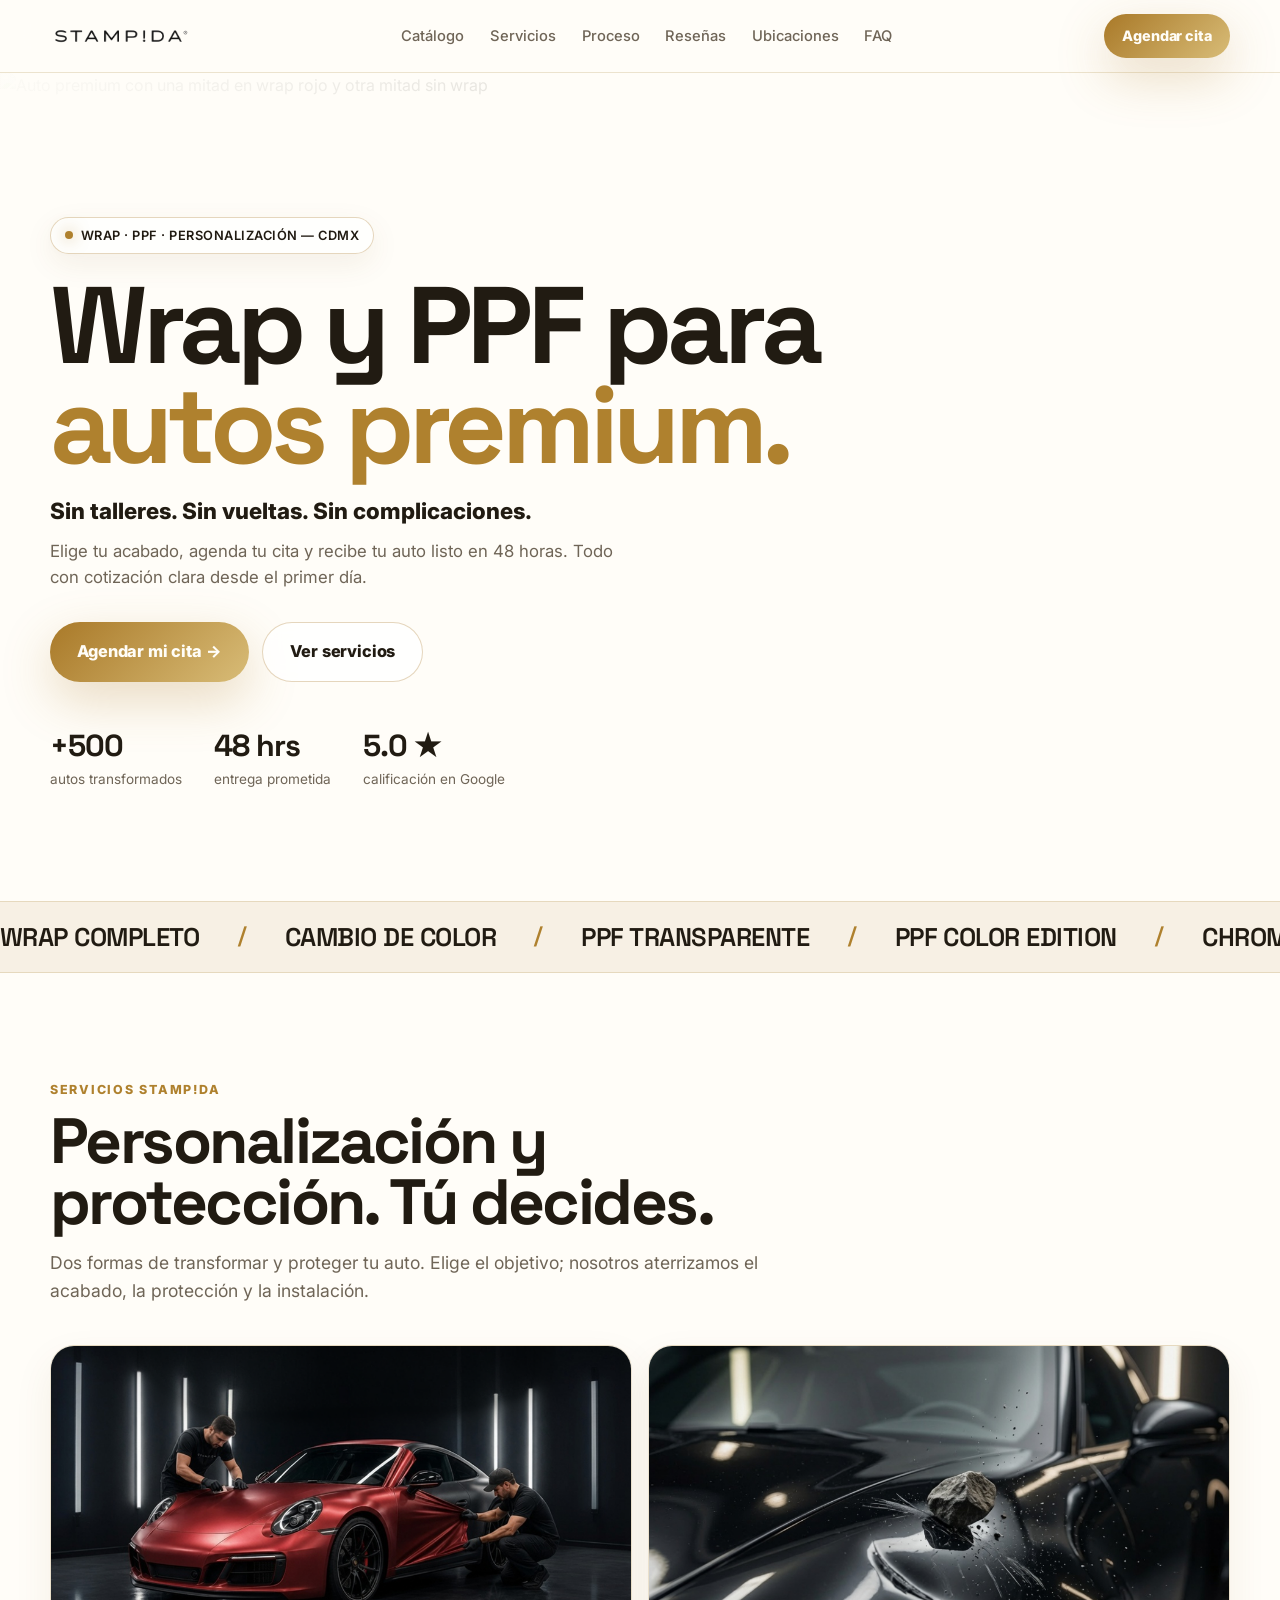
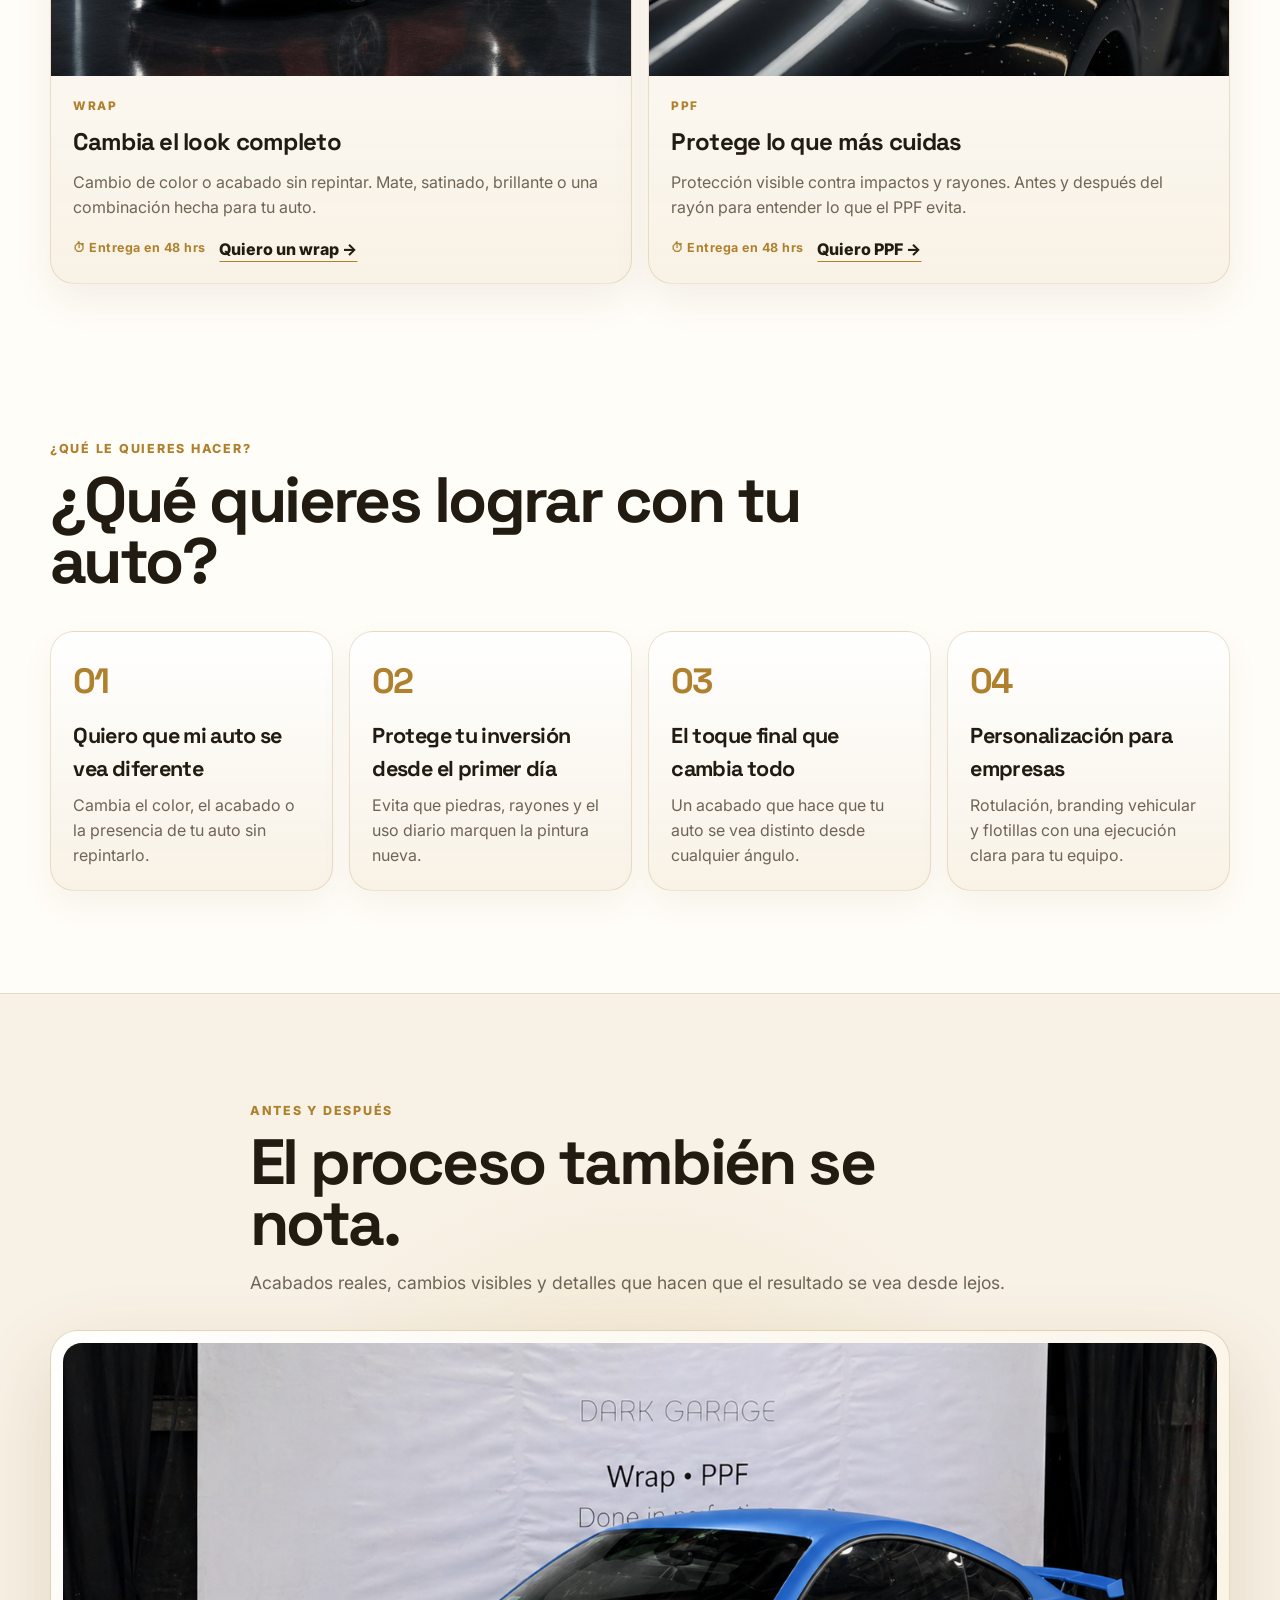
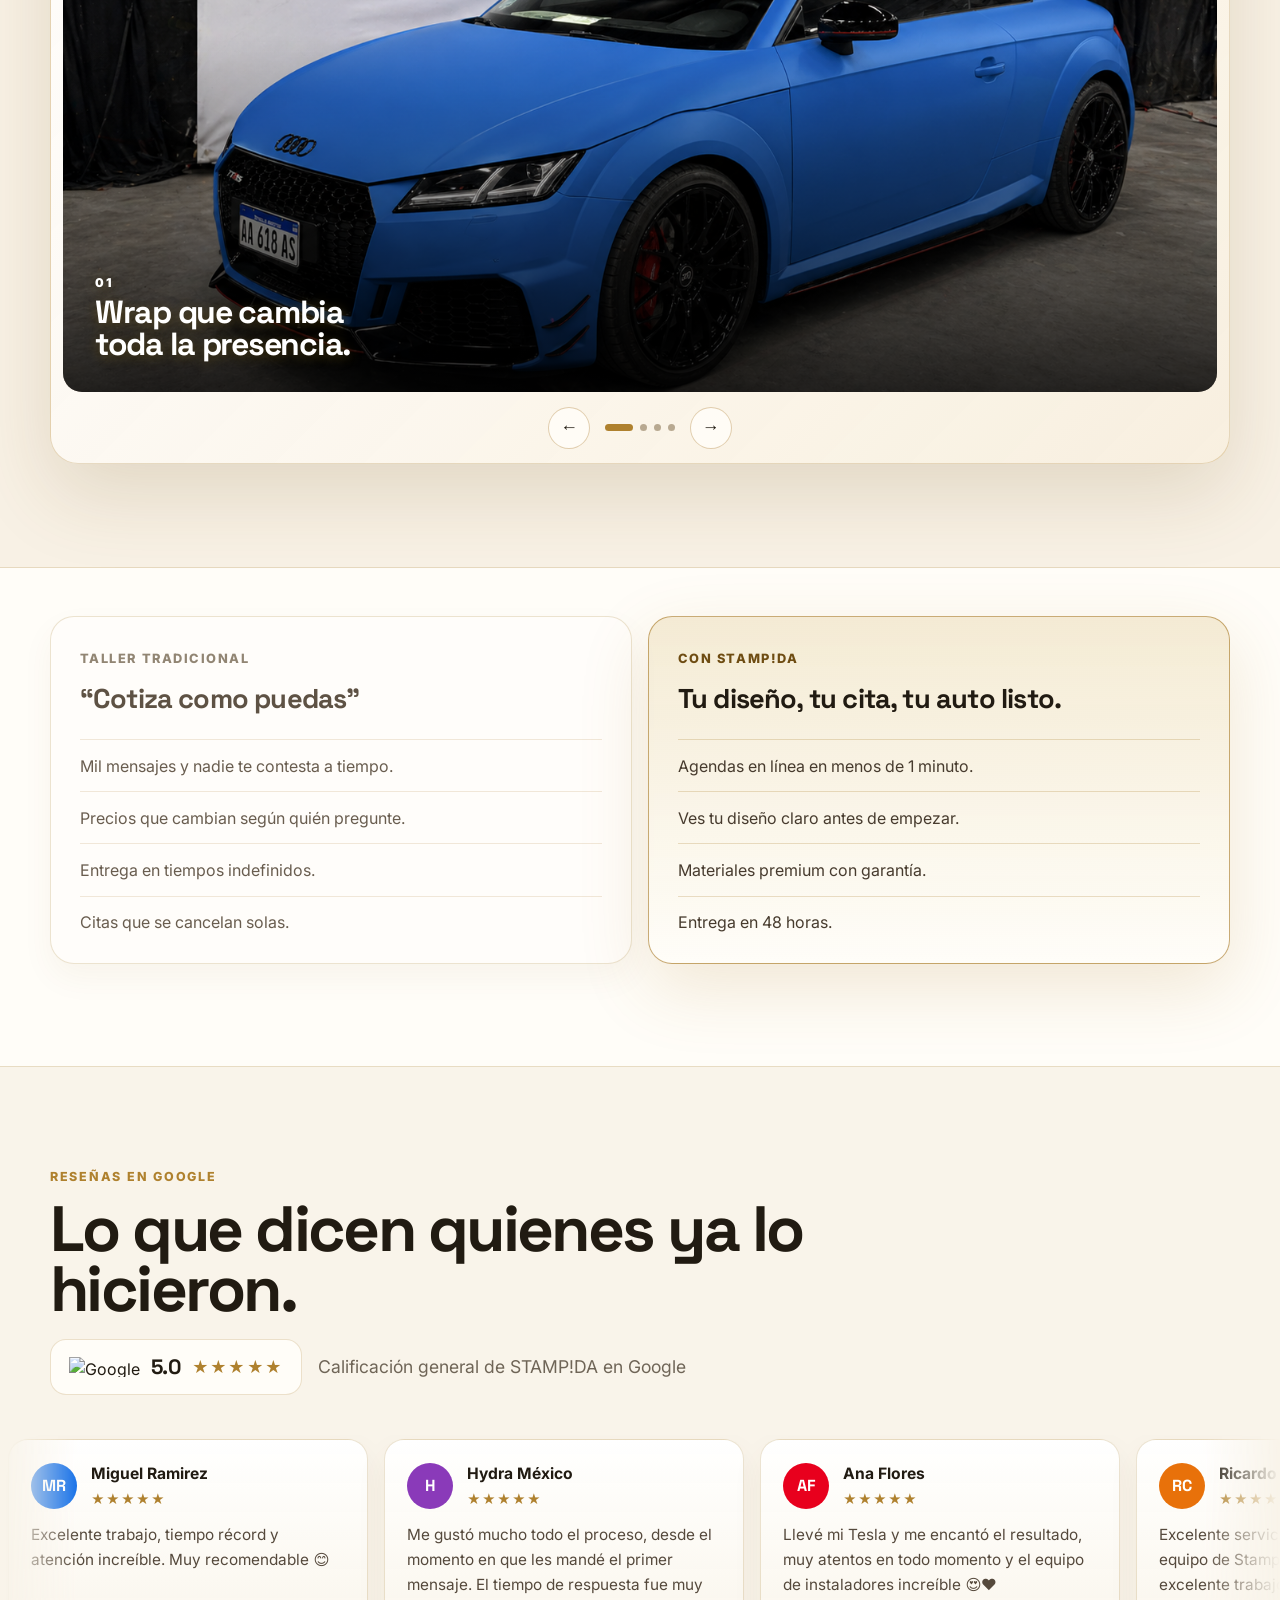
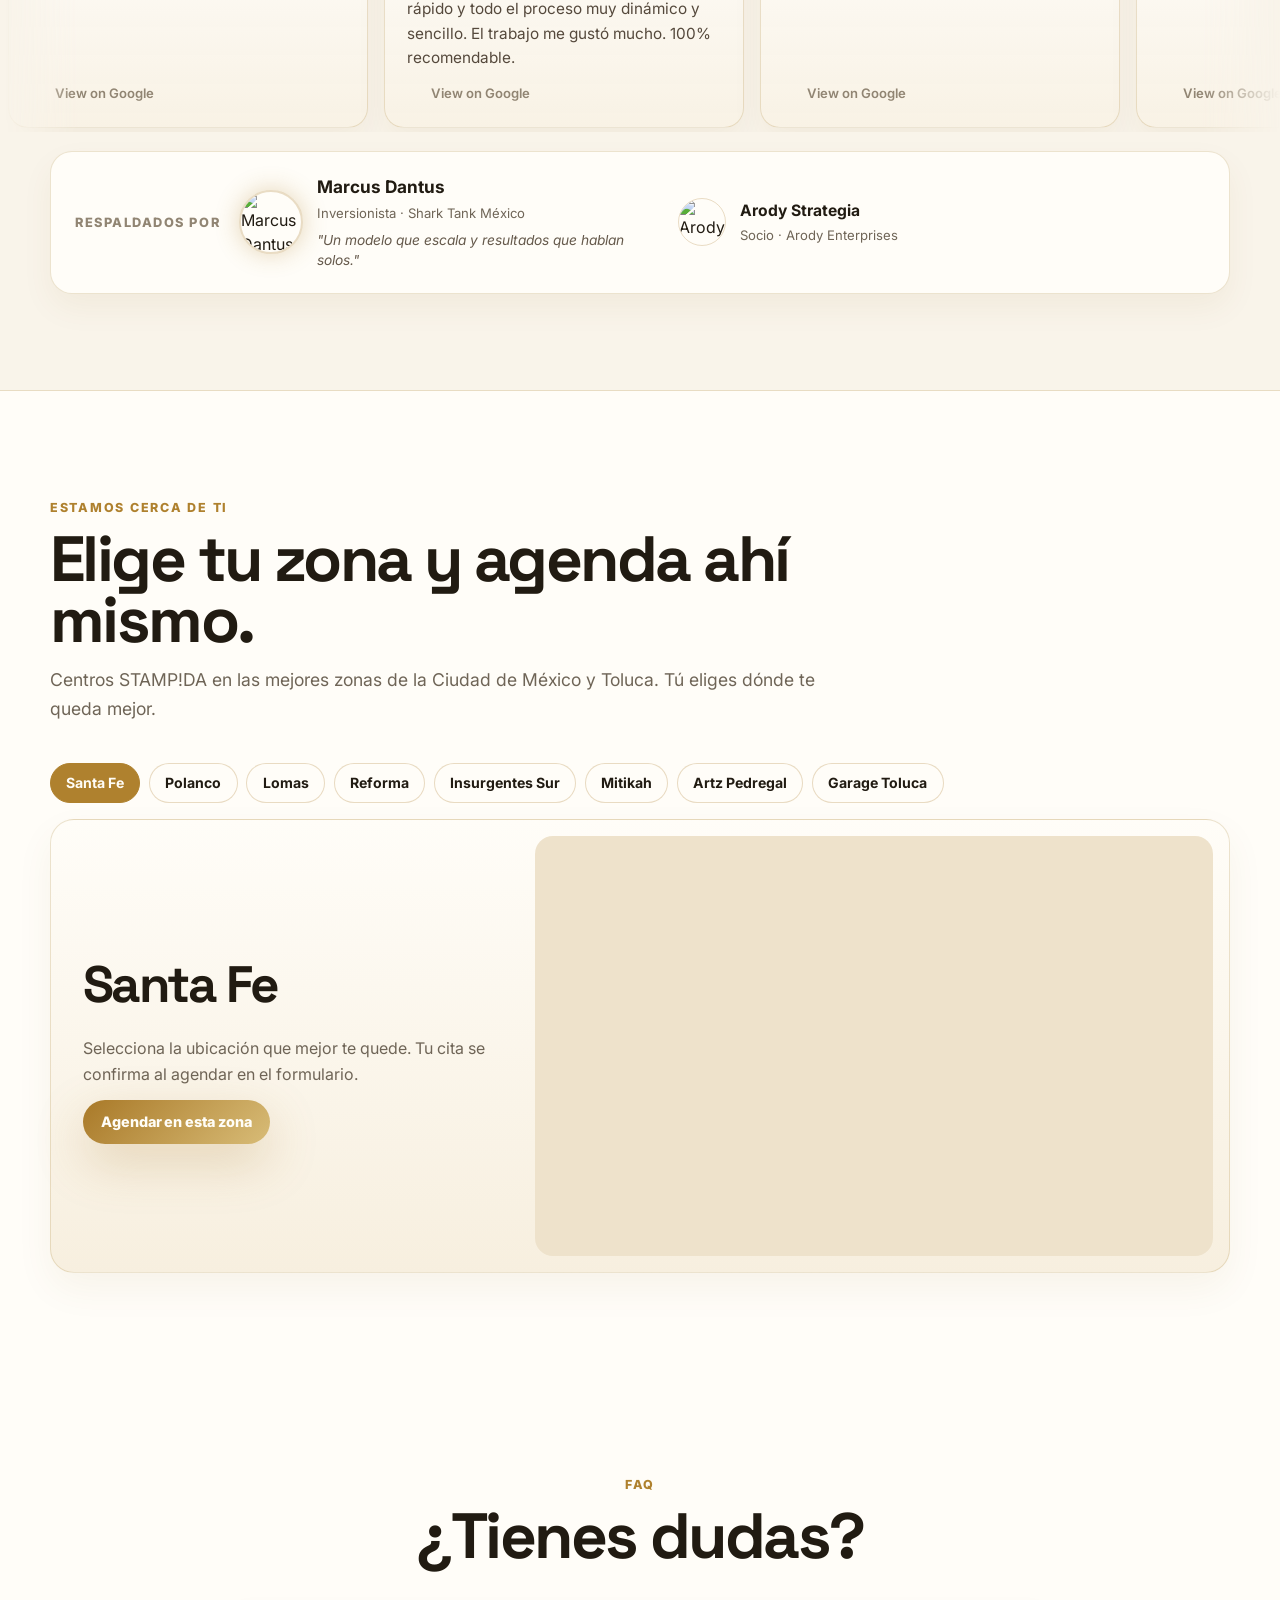
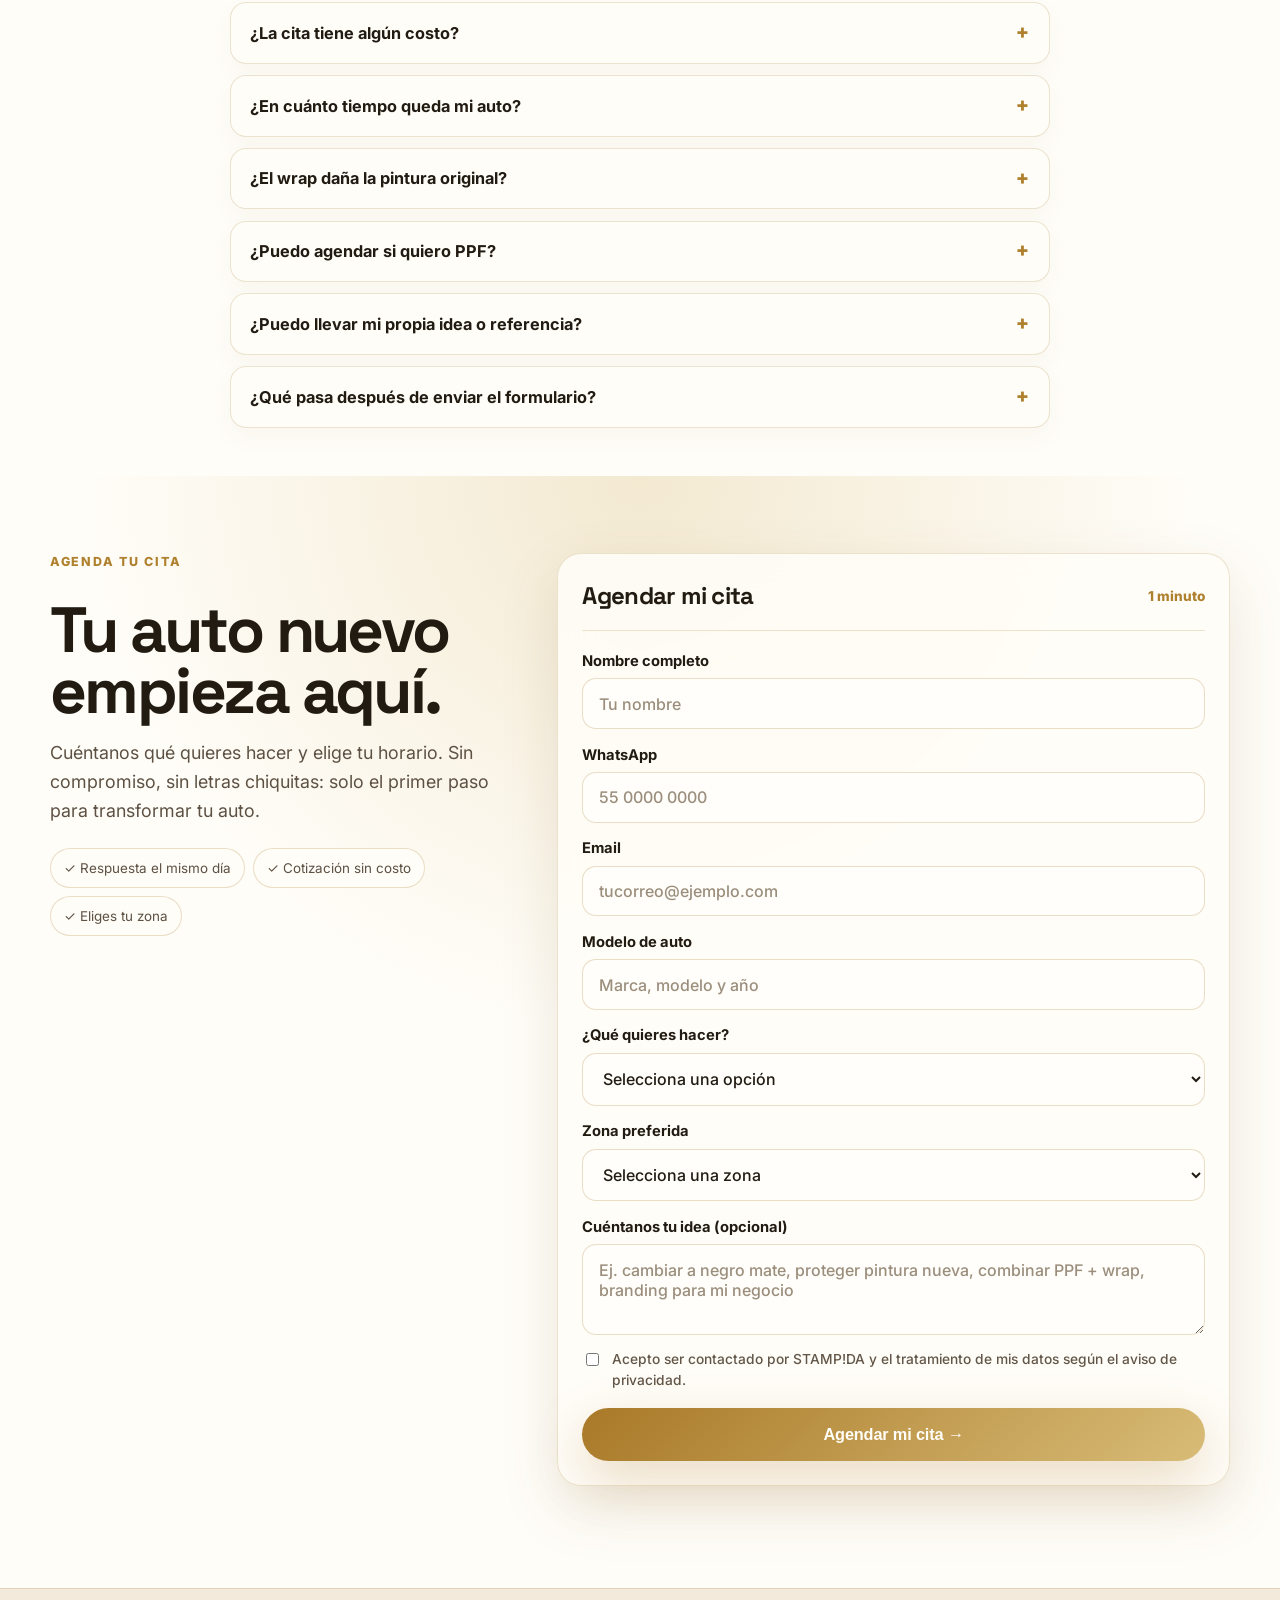
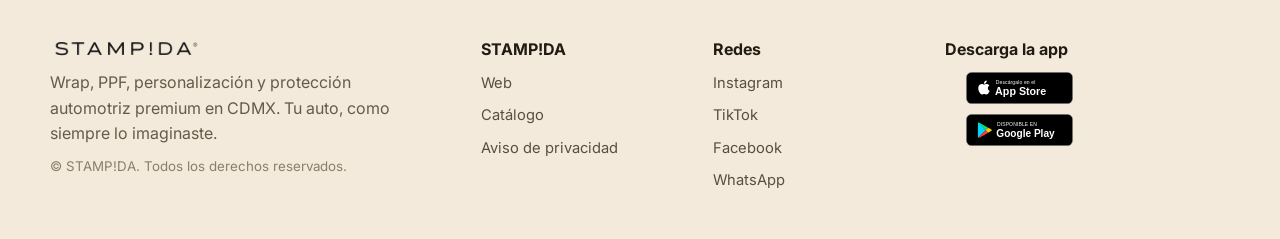
==== index.html @ bd130806 "first commit" ====
<!DOCTYPE html>
<html lang="es-MX">
<head>
  <meta charset="utf-8">
  <meta name="viewport" content="width=device-width, initial-scale=1, viewport-fit=cover">
  <title>STAMP!DA — Wrap, PPF y personalización premium · Agenda tu cita</title>
  <meta name="description" content="Dale a tu auto el cambio que todos van a notar. Wrap, protección PPF y personalización premium en CDMX. Elige tu diseño y agenda tu cita en minutos.">
  <link rel="icon" href="assets/favicon.svg">
  <link rel="preconnect" href="https://fonts.googleapis.com">
  <link rel="preconnect" href="https://fonts.gstatic.com" crossorigin>
  <link rel="stylesheet" href="css/styles.css">
</head>
<body data-page="landing">

  <!-- ===== HEADER ===== -->
  <header class="header">
    <nav class="nav container">
      <a class="nav__logo" href="#top"><img src="assets/logo-stampida.png" alt="STAMP!DA"></a>
      <div class="nav__links">
        <a href="#catalogo">Catálogo</a>
        <a href="#casos">Servicios</a>
        <a href="#proceso">Proceso</a>
        <a href="#testimonios">Reseñas</a>
        <a href="#ubicaciones">Ubicaciones</a>
        <a href="#faq">FAQ</a>
      </div>
      <a class="btn btn--primary btn--sm" href="#agenda">Agendar cita</a>
    </nav>
  </header>

  <!-- ===== HERO ===== -->
  <section id="top" class="hero hero--image">
    <img class="hero__image" src="assets/video_antes_despues.gif" alt="Auto premium con una mitad en wrap rojo y otra mitad sin wrap">
    <div class="hero__overlay hero__overlay--h"></div>
    <div class="hero__overlay hero__overlay--v"></div>
    <div class="hero__inner">
      <span class="badge"><span class="badge__dot"></span> WRAP · PPF · PERSONALIZACIÓN — CDMX</span>
      <h1 class="hero__title">Wrap y PPF para <em>autos premium.</em></h1>
      <p class="hero__sub hero__sub--strong">Sin talleres. Sin vueltas. Sin complicaciones.</p>
      <p class="hero__sub hero__sub--secondary">Elige tu acabado, agenda tu cita y recibe tu auto listo en 48 horas. Todo con cotización clara desde el primer día.</p>
      <div class="cta-row">
        <a class="btn btn--primary btn--md" href="#agenda">Agendar mi cita →</a>
        <a class="btn btn--ghost btn--md" href="#catalogo">Ver servicios</a>
      </div>
      <div class="stats">
        <div><div class="stat__n">+500</div><div class="stat__l">autos transformados</div></div>
        <div><div class="stat__n">48 hrs</div><div class="stat__l">entrega prometida</div></div>
        <div><div class="stat__n">5.0 ★</div><div class="stat__l">calificación en Google</div></div>
      </div>
    </div>
  </section>

  <!-- ===== MARQUEE ===== -->
  <div class="marquee">
    <div class="marquee__track">
      <span>Wrap completo</span><span class="sep">/</span>
      <span>Cambio de color</span><span class="sep">/</span>
      <span>PPF transparente</span><span class="sep">/</span>
      <span>PPF Color Edition</span><span class="sep">/</span>
      <span>Chrome Delete</span><span class="sep">/</span>
      <span>Rines y Calipers</span><span class="sep">/</span>
      <span>Wrap completo</span><span class="sep">/</span>
      <span>Cambio de color</span><span class="sep">/</span>
      <span>PPF transparente</span><span class="sep">/</span>
      <span>PPF Color Edition</span><span class="sep">/</span>
      <span>Chrome Delete</span><span class="sep">/</span>
      <span>Rines y Calipers</span><span class="sep">/</span>
    </div>
  </div>

  <!-- ===== CATÁLOGO ===== -->
<section id="catalogo" class="section">
  <div class="section-head">
    <span class="eyebrow">Servicios STAMP!DA</span>
    <h2 class="h2">Personalización y protección. Tú decides.</h2>
    <p class="lead">Dos formas de transformar y proteger tu auto. Elige el objetivo; nosotros aterrizamos el acabado, la protección y la instalación.</p>
  </div>

  <div class="cards cards--two">
    <article class="card card--equal">
      <div class="card__media">
        <img src="assets/wrap-acabado.png" alt="Técnicos aplicando wrap rojo satinado a un auto premium" loading="lazy">
      </div>
      <div class="card__body card__body--equal">
        <span class="card__kicker">Wrap</span>
        <h3 class="card__title">Cambia el look completo</h3>
        <p class="card__text">Cambio de color o acabado sin repintar. Mate, satinado, brillante o una combinación hecha para tu auto.</p>
        <div class="card__footer">
          <span class="card__time">⏱ Entrega en 48 hrs</span>
          <a class="card__link" href="#agenda">Quiero un wrap →</a>
        </div>
      </div>
    </article>

    <article class="card card--equal">
      <div class="card__media">
        <img src="assets/proteccion_3.png" alt="Impacto de piedra para comunicar la protección del PPF" loading="lazy">
      </div>
      <div class="card__body card__body--equal">
        <span class="card__kicker">PPF</span>
        <h3 class="card__title">Protege lo que más cuidas</h3>
        <p class="card__text">Protección visible contra impactos y rayones. Antes y después del rayón para entender lo que el PPF evita.</p>
        <div class="card__footer">
          <span class="card__time">⏱ Entrega en 48 hrs</span>
          <a class="card__link" href="#agenda">Quiero PPF →</a>
        </div>
      </div>
    </article>
  </div>
</section>

  <!-- ===== CASOS DE USO ===== -->
  <section id="casos" class="section section--tight">
    <div class="section-head">
      <span class="eyebrow">¿Qué le quieres hacer?</span>
      <h2 class="h2">¿Qué quieres lograr con tu auto?</h2>
    </div>
    <div class="uses">
      <article class="use">
        <b class="use__n">01</b>
        <h3 class="use__title">Quiero que mi auto se vea diferente</h3>
        <p class="use__text">Cambia el color, el acabado o la presencia de tu auto sin repintarlo.</p>
      </article>
      <article class="use">
        <b class="use__n">02</b>
        <h3 class="use__title">Protege tu inversión desde el primer día</h3>
        <p class="use__text">Evita que piedras, rayones y el uso diario marquen la pintura nueva.</p>
      </article>
      <article class="use">
        <b class="use__n">03</b>
        <h3 class="use__title">El toque final que cambia todo</h3>
        <p class="use__text">Un acabado que hace que tu auto se vea distinto desde cualquier ángulo.</p>
      </article>
      <article class="use">
        <b class="use__n">04</b>
        <h3 class="use__title">Personalización para empresas</h3>
        <p class="use__text">Rotulación, branding vehicular y flotillas con una ejecución clara para tu equipo.</p>
      </article>
    </div>
  </section>

  <!-- ===== ANTES Y DESPUÉS ===== -->
  <section id="proceso" class="showcase">
    <div class="section-head container">
      <span class="eyebrow">Antes y después</span>
      <h2 class="h2">El proceso también se nota.</h2>
      <p class="lead">Acabados reales, cambios visibles y detalles que hacen que el resultado se vea desde lejos.</p>
    </div>
    <div class="showcase__shell container">
      <div class="showcase__viewport" id="showcaseViewport">
        <article class="showcase__slide is-active">
          <img src="assets/audi-azul.jpg" alt="Audi azul con wrap terminado" loading="lazy">
          <div class="showcase__caption"><span>01</span><strong>Wrap que cambia toda la presencia.</strong></div>
        </article>
        <article class="showcase__slide">
          <video muted loop playsinline preload="metadata" poster="assets/tesla-color.jpg">
            <source src="assets/video_antes_despues_H.mp4" type="video/mp4">
          </video>
          <div class="showcase__caption"><span>02</span><strong>Antes, durante y después del cambio.</strong></div>
        </article>
        <article class="showcase__slide">
          <img src="assets/tesla-color.jpg" alt="Tesla con acabado de color iridiscente" loading="lazy">
          <div class="showcase__caption"><span>03</span><strong>Acabados que cambian con la luz.</strong></div>
        </article>
        <article class="showcase__slide">
          <img src="assets/cybertruck-negra.jpg" alt="Cybertruck negro con acabado personalizado" loading="lazy">
          <div class="showcase__caption"><span>04</span><strong>Un look que no pasa desapercibido.</strong></div>
        </article>
      </div>
      <div class="showcase__controls">
        <button type="button" class="showcase__arrow" id="showcasePrev" aria-label="Ver slide anterior">←</button>
        <div class="showcase__dots" id="showcaseDots" aria-label="Seleccionar slide"></div>
        <button type="button" class="showcase__arrow" id="showcaseNext" aria-label="Ver siguiente slide">→</button>
      </div>
    </div>
  </section>

  <!-- ===== COMPARATIVA ===== -->
  <section class="section section--tight">
    <div class="compare">
      <div class="compare__col">
        <span class="compare__kicker">Taller tradicional</span>
        <h3 class="compare__title">“Cotiza como puedas”</h3>
        <ul class="compare__list">
          <li>Mil mensajes y nadie te contesta a tiempo.</li>
          <li>Precios que cambian según quién pregunte.</li>
          <li>Entrega en tiempos indefinidos.</li>
          <li>Citas que se cancelan solas.</li>
        </ul>
      </div>
      <div class="compare__col compare__col--win">
        <span class="compare__kicker">Con STAMP!DA</span>
        <h3 class="compare__title">Tu diseño, tu cita, tu auto listo.</h3>
        <ul class="compare__list">
          <li>Agendas en línea en menos de 1 minuto.</li>
          <li>Ves tu diseño claro antes de empezar.</li>
          <li>Materiales premium con garantía.</li>
          <li>Entrega en 48 horas.</li>
        </ul>
      </div>
    </div>
  </section>

  <!-- ===== TESTIMONIOS ===== -->
  <section id="testimonios" class="reviews-sec">
    <div class="container">
      <div class="section-head" style="max-width:820px">
        <span class="eyebrow">Reseñas en Google</span>
        <h2 class="h2">Lo que dicen quienes ya lo hicieron.</h2>
        <div class="rating">
          <div class="rating__chip">
            <img src="https://www.google.com/images/branding/googlelogo/2x/googlelogo_color_92x30dp.png" alt="Google">
            <span class="rating__num">5.0</span>
            <span class="stars">★★★★★</span>
          </div>
          <span class="lead" style="margin:0">Calificación general de STAMP!DA en Google</span>
        </div>
      </div>
    </div>
    <div class="reviews-mask">
      <div class="reviews__track" id="reviewsTrack"></div>
    </div>
    <div class="container">
      <div class="backers">
        <span class="backers__label">Respaldados por</span>
        <div class="backer backer--featured">
          <img src="https://stampida.app/wp-content/uploads/2022/10/3-768x768.jpg" alt="Marcus Dantus" loading="lazy">
          <div>
            <strong>Marcus Dantus</strong>
            <span>Inversionista · Shark Tank México</span>
            <p class="backer__quote">"Un modelo que escala y resultados que hablan solos."</p>
          </div>
        </div>
        <div class="backer">
          <img src="https://stampida.app/wp-content/uploads/2022/10/2-1.jpg" alt="Arody" loading="lazy">
          <div><strong>Arody Strategia</strong><span>Socio · Arody Enterprises</span></div>
        </div>
      </div>
    </div>
  </section>

  <!-- ===== UBICACIONES ===== -->
  <section id="ubicaciones" class="section">
    <div class="section-head">
      <span class="eyebrow">Estamos cerca de ti</span>
      <h2 class="h2">Elige tu zona y agenda ahí mismo.</h2>
      <p class="lead">Centros STAMP!DA en las mejores zonas de la Ciudad de México y Toluca. Tú eliges dónde te queda mejor.</p>
    </div>
    <div class="loc-btns" id="locBtns"></div>
    <div class="loc-panel">
      <div class="loc-panel__info">
        <strong class="loc-panel__name" id="locName">Santa Fe</strong>
        <p>Selecciona la ubicación que mejor te quede. Tu cita se confirma al agendar en el formulario.</p>
        <a class="btn btn--primary btn--sm" href="#agenda" style="width:max-content">Agendar en esta zona</a>
      </div>
      <iframe class="map" id="locMap" title="Mapa STAMP!DA" loading="lazy"></iframe>
    </div>
  </section>

  <!-- ===== FAQ (antes del formulario) ===== -->
  <section id="faq" class="faq">
    <div class="faq__head">
      <span class="eyebrow">FAQ</span>
      <h2 class="h2">¿Tienes dudas?</h2>
    </div>
    <div class="faq__list">
      <details class="faq__item">
        <summary class="faq__q">¿La cita tiene algún costo?<span class="faq__plus">+</span></summary>
        <p class="faq__a">No. Agendar es gratis y sin compromiso. En tu cita revisamos tu auto, aterrizamos el diseño y te damos una cotización clara.</p>
      </details>
      <details class="faq__item">
        <summary class="faq__q">¿En cuánto tiempo queda mi auto?<span class="faq__plus">+</span></summary>
        <p class="faq__a">Depende del servicio: los wraps quedan listos en <strong>48 horas</strong> y los proyectos de PPF en <strong>72 horas</strong>. Al confirmar tu cita te damos la fecha exacta de entrega para que planees sin sorpresas.</p>
      </details>
      <details class="faq__item">
        <summary class="faq__q">¿El wrap daña la pintura original?<span class="faq__plus">+</span></summary>
        <p class="faq__a">No. El wrap protege la pintura de fábrica y es 100% reversible: cuando lo retiramos, tu auto queda como estaba.</p>
      </details>
      <details class="faq__item">
        <summary class="faq__q">¿Puedo agendar si quiero PPF?<span class="faq__plus">+</span></summary>
        <p class="faq__a">Claro. Manejamos PPF transparente y PPF Color Edition. Solo selecciónalo en el formulario y lo revisamos en tu cita.</p>
      </details>
      <details class="faq__item">
        <summary class="faq__q">¿Puedo llevar mi propia idea o referencia?<span class="faq__plus">+</span></summary>
        <p class="faq__a">Sí. En el formulario puedes describir color, acabado o mostrarnos una referencia. Te ayudamos a llevarla a un resultado real.</p>
      </details>
      <details class="faq__item">
        <summary class="faq__q">¿Qué pasa después de enviar el formulario?<span class="faq__plus">+</span></summary>
        <p class="faq__a">Pasas a elegir tu horario en el calendario y nuestro equipo te confirma por WhatsApp el mismo día. Así de fácil.</p>
      </details>
    </div>
  </section>

  <!-- ===== FORMULARIO / AGENDA ===== -->
  <section id="agenda" class="agenda">
    <div class="agenda__glow"></div>
    <div class="agenda__grid">
      <div class="agenda__copy">
        <span class="eyebrow">Agenda tu cita</span>
        <h2 class="h2">Tu auto nuevo empieza aquí.</h2>
        <p>Cuéntanos qué quieres hacer y elige tu horario. Sin compromiso, sin letras chiquitas: solo el primer paso para transformar tu auto.</p>
        <div class="chips">
          <span class="chip">✓ Respuesta el mismo día</span>
          <span class="chip">✓ Cotización sin costo</span>
          <span class="chip">✓ Eliges tu zona</span>
        </div>
      </div>

      <form class="form" id="leadForm" novalidate>
        <div class="form__head">
          <h3>Agendar mi cita</h3>
          <span class="form__time">1 minuto</span>
        </div>
        <label class="field">Nombre completo
          <input class="input" required name="nombre" autocomplete="name" placeholder="Tu nombre">
        </label>
        <label class="field">WhatsApp
          <input class="input" required name="whatsapp" inputmode="tel" autocomplete="tel" placeholder="55 0000 0000">
        </label>
        <label class="field">Email
          <input class="input" type="email" name="email" autocomplete="email" placeholder="tucorreo@ejemplo.com">
        </label>
        <label class="field">Modelo de auto
          <input class="input" required name="modelo" placeholder="Marca, modelo y año">
        </label>
        <label class="field">¿Qué quieres hacer?
          <select class="select" required name="servicio">
            <option value="">Selecciona una opción</option>
            <option>Wrap completo</option>
            <option>Cambio de color</option>
            <option>PPF transparente</option>
            <option>PPF Color Edition</option>
            <option>Chrome delete / Xtras</option>
            <option>Proyecto de empresa / flotilla</option>
          </select>
        </label>
        <label class="field">Zona preferida
          <select class="select" required name="ubicacion">
            <option value="">Selecciona una zona</option>
            <option>Santa Fe</option>
            <option>Polanco</option>
            <option>Lomas de Chapultepec</option>
            <option>Reforma</option>
            <option>Insurgentes Sur</option>
            <option>Mitikah</option>
            <option>Artz Pedregal</option>
            <option>Garage Toluca</option>
          </select>
        </label>
        <label class="field">Cuéntanos tu idea (opcional)
          <textarea class="textarea" name="idea" rows="3" placeholder="Ej. cambiar a negro mate, proteger pintura nueva, combinar PPF + wrap, branding para mi negocio"></textarea>
        </label>
        <label class="check">
          <input type="checkbox" required name="privacidad">
          Acepto ser contactado por STAMP!DA y el tratamiento de mis datos según el aviso de privacidad.
        </label>
        <button class="btn btn--primary btn--md btn--block" type="submit">Agendar mi cita →</button>
      </form>
    </div>
  </section>

  <!-- ===== FOOTER ===== -->
  <footer class="footer">
    <div class="footer__grid">
      <div class="footer__col">
        <img src="assets/logo-stampida.png" alt="STAMP!DA">
        <p>Wrap, PPF, personalización y protección automotriz premium en CDMX. Tu auto, como siempre lo imaginaste.</p>
        <small>© STAMP!DA. Todos los derechos reservados.</small>
      </div>
      <div class="footer__col">
        <strong>STAMP!DA</strong>
        <a href="https://stampida.app/" target="_blank" rel="noopener">Web</a>
        <a href="https://www.stampida.mx" target="_blank" rel="noopener">Catálogo</a>
        <a href="https://stampida.app/?page_id=3" target="_blank" rel="noopener">Aviso de privacidad</a>
      </div>
      <div class="footer__col">
        <strong>Redes</strong>
        <a href="https://www.instagram.com/stampidamx" target="_blank" rel="noopener">Instagram</a>
        <a href="https://www.tiktok.com/@stampidamx" target="_blank" rel="noopener">TikTok</a>
        <a href="https://facebook.com/stampidaapp" target="_blank" rel="noopener">Facebook</a>
        <a href="https://wa.me/525551720748?text=Quiero%20agendar" target="_blank" rel="noopener">WhatsApp</a>
      </div>
      <div class="footer__col">
        <strong>Descarga la app</strong>
        <a href="https://ios.stampida.app" target="_blank" rel="noopener"><img class="store-badge" src="assets/app-store-badge.svg" alt="Descárgalo en el App Store"></a>
        <a href="https://play.stampida.app" target="_blank" rel="noopener"><img class="store-badge" src="assets/google-play-badge.svg" alt="Disponible en Google Play"></a>
      </div>
    </div>
  </footer>

  <script src="js/script.js"></script>
</body>
</html>
---- css/styles.css ----
/* ============================================================
   STAMP!DA — Landing de conversión + Thank you (Calendly)
   Hoja de estilos compartida por index.html y gracias.html
   ============================================================ */

@import url('https://fonts.googleapis.com/css2?family=Inter:wght@400;500;600;700;800;900&family=Space+Grotesk:wght@500;600;700&display=swap');

:root{
  --bg:#fffdf8;
  --ink:#211b12;
  --muted:#6f6557;
  --muted-2:#918573;
  --line:rgba(170,132,57,.22);
  --line-soft:rgba(170,132,57,.12);
  --panel:linear-gradient(180deg,rgba(255,255,255,.96),rgba(248,241,228,.92));
  --red:#af812e;
  --red-2:#d8bc77;
  --grad:linear-gradient(135deg,#a97928,#d8bc77);
  --gold:#af812e;
  --sans:'Inter',system-ui,-apple-system,Segoe UI,sans-serif;
  --display:'Space Grotesk',sans-serif;
  --wrap:min(100% - 32px,1180px);
}

*{box-sizing:border-box}
html{scroll-behavior:smooth}
body{
  margin:0;background:var(--bg);color:var(--ink);
  font-family:var(--sans);line-height:1.5;overflow-x:hidden;
  -webkit-font-smoothing:antialiased;
}
img{display:block;max-width:100%}
a{color:inherit}

@keyframes spd-marquee{from{transform:translateX(0)}to{transform:translateX(-50%)}}

.container{width:var(--wrap);margin-inline:auto}

/* ---------- Botones ---------- */
.btn{
  display:inline-flex;align-items:center;justify-content:center;gap:.5rem;
  border-radius:999px;text-decoration:none;font-weight:800;
  letter-spacing:-.01em;cursor:pointer;border:none;transition:transform .15s ease,box-shadow .2s ease;
}
.btn:active{transform:translateY(1px)}
.btn--primary{background:var(--grad);color:#fff;box-shadow:0 18px 50px rgba(232,0,29,.38)}
.btn--ghost{background:rgba(255,255,255,.08);border:1px solid rgba(255,255,255,.18);color:#fff;backdrop-filter:blur(8px)}
.btn--sm{padding:.7rem 1.15rem;font-size:.9rem}
.btn--md{padding:1.05rem 1.7rem;font-size:1.02rem}
.btn--block{width:100%}

/* ---------- Header ---------- */
.header{position:sticky;top:0;z-index:60;backdrop-filter:blur(18px);background:rgba(5,5,5,.7);border-bottom:1px solid var(--line)}
.nav{min-height:72px;display:flex;align-items:center;justify-content:space-between;gap:1rem}
.nav__logo img{width:140px;max-height:30px;object-fit:contain;filter:invert(1)}
.nav__links{display:flex;align-items:center;gap:1.6rem;color:#cdccd2;font-size:.92rem;font-weight:500}
.nav__links a{text-decoration:none}
.nav__links a:hover{color:#fff}

/* ---------- Hero ---------- */
.hero{position:relative;min-height:92vh;display:flex;align-items:center;overflow:hidden}
.hero__video{position:absolute;inset:0;width:100%;height:100%;object-fit:cover;z-index:0}
.hero__placeholder{position:absolute;inset:0;z-index:0;display:grid;place-items:center;
  background:repeating-linear-gradient(135deg,#0b0b0e 0,#0b0b0e 22px,#0f0f14 22px,#0f0f14 44px)}
.hero__placeholder span{font-family:monospace;font-size:.8rem;color:#5c5c63;letter-spacing:.06em}
.hero__overlay{position:absolute;inset:0;z-index:1}
.hero__overlay--h{background:linear-gradient(90deg,rgba(5,5,5,.46) 0%,rgba(5,5,5,.36) 30%,rgba(5,5,5,.17) 100%)}
.hero__overlay--v{background:linear-gradient(180deg,rgba(5,5,5,.4) 0%,transparent 30%,transparent 30%,rgba(5,5,5,.35) 100%)}
.hero__inner{position:relative;z-index:2;width:var(--wrap);margin-inline:auto;padding:6rem 0 4rem}
.badge{display:inline-flex;align-items:center;gap:.5rem;padding:.5rem .85rem;border:1px solid rgba(255,255,255,.18);
  border-radius:999px;background:rgba(255,255,255,.06);font-size:.8rem;font-weight:600;letter-spacing:.04em}
.badge__dot{width:.5rem;height:.5rem;border-radius:50%;background:var(--red);box-shadow:0 0 16px var(--red)}
.hero__title{font-family:var(--display);font-weight:700;line-height:.92;letter-spacing:-.05em;
  font-size:clamp(3.4rem,8.5vw,7.5rem);margin:1.4rem 0 0;max-width:14ch}
.hero__title em{color:var(--red);font-style:normal}
.hero__sub{font-size:clamp(1.1rem,2vw,1.4rem);line-height:1.55;color:#e6e6ea;max-width:54ch;margin:1.5rem 0 0}
.cta-row{display:flex;flex-wrap:wrap;gap:.85rem;margin-top:2rem}
.stats{display:flex;flex-wrap:wrap;gap:2rem;margin-top:2.6rem}
.stat__n{font-family:var(--display);font-size:1.9rem;font-weight:700;letter-spacing:-.03em}
.stat__l{color:var(--muted);font-size:.85rem}

/* ---------- Marquee ---------- */
.marquee{border-block:1px solid var(--line);background:rgba(255,255,255,.03);overflow:hidden}
.marquee__track{display:flex;gap:2.4rem;min-width:max-content;padding:1rem 0;animation:spd-marquee 26s linear infinite}
.marquee__track span{font-family:var(--display);font-size:clamp(1.1rem,2vw,1.8rem);font-weight:600;text-transform:uppercase;letter-spacing:-.02em}
.marquee__track .sep{color:var(--red);font-size:1.4rem}

/* ---------- Secciones genéricas ---------- */
.section{width:var(--wrap);margin-inline:auto;padding:clamp(4rem,8vw,7rem) 0}
.section--tight{padding-top:clamp(2rem,4vw,3rem)}
.section-head{max-width:780px;margin-bottom:2.5rem}
.eyebrow{color:var(--red);font-weight:800;text-transform:uppercase;letter-spacing:.14em;font-size:.78rem}
.h2{font-family:var(--display);font-weight:700;line-height:.95;letter-spacing:-.04em;font-size:clamp(2.4rem,5vw,4.4rem);margin:.7rem 0 0}
.lead{color:var(--muted);font-size:1.1rem;line-height:1.6;margin:1rem 0 0}

/* ---------- Catálogo ---------- */
.cards{display:grid;grid-template-columns:repeat(3,1fr);gap:1rem}
.card{border:1px solid var(--line);border-radius:24px;overflow:hidden;background:var(--panel)}
.card__media{height:230px;background:linear-gradient(135deg,#16161c,#050505);position:relative;display:grid;place-items:center}
.card__media b{font-family:var(--display);font-size:4rem;font-weight:700;color:rgba(255,255,255,.07);letter-spacing:-.04em}
.card__tag-img{position:absolute;bottom:1rem;left:1rem;font-family:monospace;font-size:.7rem;color:#5c5c63}
.card__body{padding:1.4rem}
.card__kicker{color:var(--red);font-weight:800;text-transform:uppercase;font-size:.74rem;letter-spacing:.12em}
.card__title{font-family:var(--display);font-weight:700;font-size:1.5rem;letter-spacing:-.03em;margin:.5rem 0 .6rem}
.card__text{color:var(--muted);line-height:1.6;margin:0 0 1rem}
.card__link{font-weight:800;color:#fff;text-decoration:underline;text-decoration-color:var(--red);text-underline-offset:.35rem}
.card__time{display:inline-block;font-size:.78rem;font-weight:700;color:var(--red);letter-spacing:.04em;margin-bottom:.6rem}

/* ---------- Casos de uso ---------- */
.uses{display:grid;grid-template-columns:repeat(4,1fr);gap:1rem}
.use{padding:1.4rem;min-height:220px;border:1px solid var(--line);border-radius:24px;background:var(--panel)}
.use__n{font-family:var(--display);color:var(--red);font-size:2.2rem;letter-spacing:-.06em}
.use__title{font-family:var(--display);font-weight:700;font-size:1.35rem;letter-spacing:-.03em;margin:.8rem 0 .5rem}
.use__text{color:var(--muted);line-height:1.55;margin:0}

/* ---------- Comparativa ---------- */
.compare{display:grid;grid-template-columns:1fr 1fr;gap:1rem;align-items:stretch}
.compare__col{padding:1.8rem;border:1px solid var(--line);border-radius:24px;background:rgba(255,255,255,.03)}
.compare__col--win{border-color:rgba(232,0,29,.5);background:linear-gradient(180deg,rgba(232,0,29,.16),rgba(255,255,255,.04));box-shadow:0 24px 80px rgba(232,0,29,.22)}
.compare__kicker{font-size:.8rem;text-transform:uppercase;letter-spacing:.12em;font-weight:800;color:#9a9aa1}
.compare__col--win .compare__kicker{color:#fff}
.compare__title{font-family:var(--display);font-weight:700;font-size:1.7rem;letter-spacing:-.03em;margin:.6rem 0 1.2rem;color:#cfcfd4}
.compare__col--win .compare__title{color:#fff}
.compare__list{display:grid;gap:.85rem;margin:0;padding:0;list-style:none}
.compare__list li{border-top:1px solid rgba(255,255,255,.1);padding-top:.85rem;color:#b9b9c0}
.compare__col--win .compare__list li{border-top-color:rgba(255,255,255,.16);color:#f0f0f4}

/* ---------- Testimonios ---------- */
.reviews-sec{padding:clamp(4rem,8vw,6rem) 0;border-block:1px solid rgba(255,255,255,.1);background:rgba(255,255,255,.02)}
.rating{display:flex;flex-wrap:wrap;align-items:center;gap:1rem;margin-top:1.2rem}
.rating__chip{display:flex;align-items:center;gap:.7rem;border:1px solid rgba(255,255,255,.14);border-radius:16px;padding:.7rem 1.1rem;background:rgba(255,255,255,.04)}
.rating__chip img{height:20px;width:auto}
.rating__num{font-family:var(--display);font-weight:700;font-size:1.3rem;letter-spacing:-.02em}
.stars{color:var(--gold);letter-spacing:.08em}
.reviews-mask{overflow:hidden;-webkit-mask-image:linear-gradient(90deg,transparent,#000 6%,#000 94%,transparent);mask-image:linear-gradient(90deg,transparent,#000 6%,#000 94%,transparent)}
.reviews__track{display:flex;gap:1rem;min-width:max-content;padding:.25rem .5rem;animation:spd-marquee 70s linear infinite}
.reviews__track:hover{animation-play-state:paused}
.review{width:min(360px,84vw);flex:none;padding:1.4rem;border:1px solid var(--line);border-radius:20px;background:var(--panel);display:flex;flex-direction:column;gap:.85rem}
.review__head{display:flex;align-items:center;gap:.85rem}
.avatar{width:46px;height:46px;flex:none;border-radius:50%;display:grid;place-items:center;font-family:var(--display);font-weight:700;font-size:1rem;color:#fff}
.review__name{display:block;font-size:.98rem;color:#fff;font-weight:700}
.review__stars{font-size:.82rem}
.review__text{color:#dcdce2;line-height:1.6;margin:0;font-size:.96rem;display:-webkit-box;-webkit-line-clamp:6;-webkit-box-orient:vertical;overflow:hidden}
.review__src{display:flex;align-items:center;gap:.5rem;margin-top:auto;color:#9a9aa1;font-size:.82rem;font-weight:600}
.review__src img{width:16px;height:16px}
.backers{margin-top:1.2rem;display:flex;flex-wrap:wrap;align-items:center;gap:1.2rem;border:1px solid var(--line);border-radius:22px;padding:1.4rem 1.5rem;background:var(--panel)}
.backers__label{color:#9a9aa1;font-size:.8rem;text-transform:uppercase;letter-spacing:.12em;font-weight:800;flex:none}
.backer{display:flex;align-items:center;gap:.85rem}
.backer img{width:48px;height:48px;border-radius:50%;object-fit:cover;border:1px solid rgba(255,255,255,.15)}
.backer strong{display:block;font-size:.98rem}
.backer span{color:var(--muted);font-size:.82rem}
.backer--featured img{width:64px;height:64px;border:2px solid var(--red);box-shadow:0 0 24px rgba(232,0,29,.35)}
.backer--featured strong{font-size:1.08rem}
.backer__quote{color:#cfcfd4;font-size:.86rem;font-style:italic;margin:.35rem 0 0;max-width:38ch;line-height:1.5}

/* ---------- Ubicaciones ---------- */
.loc-btns{display:flex;gap:.55rem;flex-wrap:wrap;margin-bottom:1rem}
.loc-btn{border:1px solid rgba(255,255,255,.13);border-radius:999px;padding:.65rem .95rem;background:rgba(255,255,255,.05);color:#fff;cursor:pointer;font-weight:700;font-size:.88rem;font-family:var(--sans);transition:.2s}
.loc-btn:hover{border-color:rgba(255,255,255,.3)}
.loc-btn.is-active{border-color:var(--red);background:var(--red)}
.loc-panel{display:grid;grid-template-columns:.4fr .6fr;gap:1rem;border:1px solid var(--line);border-radius:24px;padding:1rem;background:linear-gradient(180deg,rgba(255,255,255,.05),rgba(255,255,255,.02))}
.loc-panel__info{padding:1rem;display:grid;align-content:center;gap:.8rem}
.loc-panel__name{font-family:var(--display);font-size:clamp(2rem,4vw,3.4rem);letter-spacing:-.05em;font-weight:700}
.loc-panel__info p{color:var(--muted);margin:0;line-height:1.6}
.map{width:100%;height:420px;border:0;border-radius:18px;background:#15151a}

/* ---------- FAQ ---------- */
.faq{width:min(100% - 32px,820px);margin-inline:auto;padding:clamp(4rem,8vw,6rem) 0 clamp(2rem,4vw,3rem)}
.faq__head{text-align:center;margin-bottom:2.2rem}
.faq__list{display:grid;gap:.7rem}
.faq__item{border:1px solid var(--line);border-radius:16px;background:rgba(255,255,255,.04);overflow:hidden}
.faq__q{display:flex;align-items:center;justify-content:space-between;gap:1rem;padding:1.1rem 1.2rem;cursor:pointer;font-weight:700;list-style:none;font-size:1.02rem}
.faq__q::-webkit-details-marker{display:none}
.faq__plus{flex:none;font-family:var(--display);color:var(--red);font-size:1.5rem;line-height:1;transition:transform .25s ease}
.faq__item[open] .faq__plus{transform:rotate(45deg)}
.faq__a{padding:0 1.2rem 1.2rem;margin:0;color:var(--muted);line-height:1.65}

/* ---------- Agenda / Formulario ---------- */
.agenda{position:relative;padding:clamp(3rem,6vw,5rem) 0 clamp(4rem,8vw,7rem)}
.agenda__glow{position:absolute;inset:0 0 auto 0;height:60%;background:radial-gradient(circle at 50% 0,rgba(232,0,29,.18),transparent 60%);pointer-events:none}
.agenda__grid{position:relative;width:var(--wrap);margin-inline:auto;display:grid;grid-template-columns:.82fr 1.18fr;gap:2.5rem;align-items:start}
.agenda__copy{display:grid;gap:1.1rem}
.agenda__copy p{color:#cfcfd4;font-size:1.12rem;line-height:1.6;margin:0}
.chips{display:flex;flex-wrap:wrap;gap:.55rem;margin-top:.3rem}
.chip{border:1px solid rgba(255,255,255,.13);border-radius:999px;padding:.55rem .8rem;background:rgba(255,255,255,.04);color:#d8d8df;font-size:.84rem}
.form{border:1px solid var(--line);border-radius:24px;padding:1.5rem;background:rgba(8,8,10,.72);backdrop-filter:blur(20px)}
.form__head{display:flex;justify-content:space-between;align-items:center;gap:1rem;border-bottom:1px solid var(--line);padding-bottom:1rem;margin-bottom:1.2rem}
.form__head h3{font-family:var(--display);font-weight:700;font-size:1.5rem;letter-spacing:-.03em;margin:0}
.form__time{color:var(--red);font-weight:800;font-size:.85rem}
.field{display:grid;gap:.4rem;margin-bottom:.9rem;font-weight:700;font-size:.92rem}
.input,.select,.textarea{width:100%;border:1px solid rgba(255,255,255,.13);border-radius:14px;padding:.9rem 1rem;color:#fff;background:rgba(0,0,0,.48);outline:none;font-weight:500;font-family:var(--sans);font-size:1rem}
.select{background:rgba(0,0,0,.66);color-scheme:dark}
.textarea{resize:vertical;min-height:90px}
.input:focus,.select:focus,.textarea:focus{border-color:var(--red)}
.check{display:grid;grid-template-columns:auto 1fr;gap:.6rem;align-items:start;margin-bottom:1.1rem;font-weight:500;color:#cacad0;font-size:.86rem;line-height:1.5}
.check input{width:auto;margin-top:.2rem}

/* ---------- Thank you (gracias.html) ---------- */
.thanks{position:relative;min-height:100vh;display:flex;align-items:center;padding:clamp(2.5rem,6vw,5rem) 0}
.thanks__glow{position:absolute;inset:0 0 auto 0;height:55%;background:radial-gradient(circle at 50% 0,rgba(232,0,29,.2),transparent 60%);pointer-events:none}
.thanks__grid{position:relative;width:var(--wrap);margin-inline:auto;display:grid;grid-template-columns:.85fr 1.15fr;gap:2.5rem;align-items:start}
.thanks__copy{display:grid;gap:1.1rem;align-content:start;position:sticky;top:96px}
.thanks__steps{display:grid;gap:.7rem;margin:.4rem 0 0;padding:0;list-style:none}
.thanks__steps li{display:flex;gap:.7rem;align-items:center;color:#d8d8df;font-size:.96rem}
.thanks__steps .n{flex:none;width:26px;height:26px;border-radius:50%;background:rgba(232,0,29,.16);color:var(--red);display:grid;place-items:center;font-weight:800;font-size:.8rem}
.cal-card{border:1px solid var(--line);border-radius:24px;overflow:hidden;background:#101014;min-height:640px}
.cal-card iframe{width:100%;height:720px;border:0;display:block}
.cal-fallback{padding:2.5rem 1.5rem;display:grid;gap:1.1rem;place-items:center;text-align:center;min-height:640px;align-content:center}
.cal-fallback__icon{width:64px;height:64px;border-radius:50%;background:rgba(232,0,29,.15);display:grid;place-items:center;font-size:1.8rem}
.cal-fallback strong{font-family:var(--display);font-size:1.4rem;letter-spacing:-.02em}
.cal-fallback p{color:var(--muted);margin:0;max-width:36ch;line-height:1.6}

/* ---------- Footer ---------- */
.footer{border-top:1px solid var(--line);padding:3rem 0;background:#050505}
.footer__grid{width:var(--wrap);margin-inline:auto;display:grid;grid-template-columns:1.4fr .7fr .7fr 1fr;gap:2rem}
.footer__col{display:grid;gap:.65rem;align-content:start}
.footer__col img{width:150px;max-height:32px;object-fit:contain;filter:invert(1)}
.footer__col p{color:var(--muted);margin:0;line-height:1.6;max-width:34ch}
.footer__col a{color:#d7d7dd;text-decoration:none;font-size:.92rem}
.footer__col a:hover{color:#fff}
.footer__col small{color:var(--muted-2)}
.store-badge{width:170px}

/* ============================================================
   Responsive
   ============================================================ */
@media(max-width:1020px){
  .nav__links{display:none}
  .uses{grid-template-columns:1fr 1fr}
  .cards{grid-template-columns:1fr}
  .compare{grid-template-columns:1fr}
  .loc-panel{grid-template-columns:1fr}
  .agenda__grid{grid-template-columns:1fr}
  .thanks__grid{grid-template-columns:1fr}
  .thanks__copy{position:static}
  .footer__grid{grid-template-columns:1fr 1fr}
  .hero{min-height:auto}
  .hero__inner{padding:3.2rem 0 3rem}
  .hero__title{font-size:clamp(3rem,11vw,5rem)}
  .map{height:300px}
  .loc-panel__info{padding:.6rem}
}
@media(max-width:640px){
  .uses{grid-template-columns:1fr}
  .footer__grid{grid-template-columns:1fr}
  .hero__inner{padding:2.4rem 0 2.6rem}
  .stats{gap:1.2rem}
  .cta-row .btn{flex:1 1 100%}
  .backers{flex-direction:column;align-items:flex-start;gap:.9rem}
  .cal-card iframe{height:600px}
}


/* ---------- Actualización STAMP!DA: hero imagen + showcase ---------- */
.hero--image{min-height:92vh}
.hero__image{position:absolute;inset:0;width:100%;height:100%;object-fit:cover;object-position:center;z-index:0}
.hero--image .hero__overlay--h{background:linear-gradient(90deg,rgba(5,5,5,.94) 0%,rgba(5,5,5,.78) 42%,rgba(5,5,5,.20) 100%)}
.hero__sub--strong{font-weight:800;color:#fff;margin-top:1.1rem}
.hero__sub--secondary{font-size:1.05rem;color:#d0d0d5;margin-top:.55rem;max-width:52ch}
.cards--two{grid-template-columns:repeat(2,1fr)}
.cards--two .card__media{height:330px;background:#0b0b0d}
.cards--two .card__media img{width:100%;height:100%;object-fit:cover}
.showcase{padding:clamp(4rem,8vw,7rem) 0;border-block:1px solid var(--line);background:radial-gradient(circle at 50% 50%,rgba(232,0,29,.13),transparent 48%),#070707}
.showcase .section-head{margin-bottom:2rem}
.showcase__shell{border:1px solid rgba(255,255,255,.14);border-radius:28px;padding:12px;background:linear-gradient(135deg,rgba(255,255,255,.09),rgba(255,255,255,.02));box-shadow:0 30px 100px rgba(0,0,0,.5)}
.showcase__viewport{position:relative;aspect-ratio:16/9;overflow:hidden;border-radius:19px;background:#090909}
.showcase__slide{position:absolute;inset:0;opacity:0;transform:scale(1.04) translateX(3%);transition:opacity .55s ease,transform .75s cubic-bezier(.2,.7,.2,1);pointer-events:none}
.showcase__slide.is-active{opacity:1;transform:scale(1) translateX(0);pointer-events:auto}
.showcase__slide img,.showcase__slide video{width:100%;height:100%;object-fit:cover;display:block}
.showcase__slide:after{content:"";position:absolute;inset:0;background:linear-gradient(180deg,transparent 45%,rgba(0,0,0,.8) 100%);pointer-events:none}
.showcase__caption{position:absolute;z-index:1;left:clamp(1rem,3vw,2rem);bottom:clamp(1rem,3vw,2rem);display:grid;gap:.2rem;max-width:32ch}
.showcase__caption span{color:var(--red);font-size:.76rem;font-weight:900;letter-spacing:.14em}
.showcase__caption strong{font-family:var(--display);font-size:clamp(1.2rem,2.5vw,2rem);letter-spacing:-.04em;line-height:1}
.showcase__controls{display:flex;align-items:center;justify-content:center;gap:.9rem;padding:.95rem .25rem .15rem}
.showcase__arrow{width:42px;height:42px;border:1px solid rgba(255,255,255,.2);background:rgba(255,255,255,.06);color:#fff;border-radius:50%;font-size:1.1rem;cursor:pointer;transition:.2s}
.showcase__arrow:hover{background:var(--red);border-color:var(--red)}
.showcase__dots{display:flex;align-items:center;gap:.45rem}
.showcase__dot{width:7px;height:7px;border-radius:999px;border:0;background:#5c5c62;padding:0;cursor:pointer;transition:width .2s ease,background .2s ease}
.showcase__dot.is-active{width:28px;background:var(--red)}
@media(max-width:1020px){.cards--two{grid-template-columns:1fr}.cards--two .card__media{height:280px}.hero--image{min-height:760px}}
@media(max-width:640px){.hero--image{min-height:680px}.hero--image .hero__overlay--h{background:linear-gradient(90deg,rgba(5,5,5,.92),rgba(5,5,5,.53))}.hero__image{object-position:58% center}.showcase__shell{padding:8px;border-radius:22px}.showcase__viewport{aspect-ratio:4/5}.showcase__slide img,.showcase__slide video{object-position:center}.showcase__caption{max-width:25ch}}


/* ---------- Ajuste final: cards Wrap / PPF ---------- */
.card--equal{display:flex;flex-direction:column;height:100%}
.card__body--equal{display:flex;flex-direction:column;flex:1}
.card__footer{margin-top:auto;display:flex;flex-wrap:wrap;align-items:center;gap:.85rem}
.card__footer .card__time{margin-bottom:0}
@media(max-width:1020px){
  .cards--two{grid-template-columns:1fr}
}

/* ============================================================
   Tema visual: blanco marfil + dorado
   Conserva estructura, contenido, imágenes y animaciones.
   ============================================================ */

/* Base */
body{background:var(--bg);color:var(--ink)}
.btn--primary{color:#fffdf7;box-shadow:0 18px 50px rgba(169,121,40,.26)}
.btn--ghost{background:rgba(255,255,255,.76);border-color:rgba(169,121,40,.30);color:var(--ink)}
.btn--ghost:hover{background:#fffaf0;box-shadow:0 12px 28px rgba(112,80,23,.12)}
.header{background:rgba(255,253,248,.86);border-bottom-color:var(--line)}
.nav__logo img,.footer__col img{filter:none}
.nav__links{color:var(--muted)}
.nav__links a:hover{color:var(--ink)}

/* Hero */
.hero__placeholder{
  background:repeating-linear-gradient(135deg,#f5eddf 0,#f5eddf 22px,#fffdf8 22px,#fffdf8 44px)
}
.hero__placeholder span{color:var(--muted-2)}
.hero__overlay--h{background:linear-gradient(90deg,rgba(255,253,248,.92) 0%,rgba(255,253,248,.72) 34%,rgba(255,253,248,.13) 100%)}
.hero__overlay--v{background:linear-gradient(180deg,rgba(255,253,248,.32) 0%,transparent 30%,transparent 64%,rgba(255,253,248,.22) 100%)}
.badge{border-color:rgba(169,121,40,.30);background:rgba(255,255,255,.72);box-shadow:0 10px 30px rgba(112,80,23,.08)}
.badge__dot{box-shadow:0 0 16px rgba(175,129,46,.72)}
.hero__sub{color:#4f4437}
.hero__title em{color:var(--red)}
.marquee{background:#f7f0e4;border-color:var(--line)}
.marquee__track .sep{color:var(--red)}
.eyebrow{color:var(--red)}

/* Cards and informative blocks */
.card{background:var(--panel);box-shadow:0 16px 38px rgba(112,80,23,.08)}
.card__media{background:linear-gradient(135deg,#f1e6d1,#fffdf8)}
.card__media b{color:rgba(169,121,40,.18)}
.card__tag-img{color:var(--muted-2)}
.card__link{color:var(--ink);text-decoration-color:var(--red)}
.card__time{color:var(--red)}
.use{background:var(--panel);box-shadow:0 14px 32px rgba(112,80,23,.06)}
.compare__col{background:#fffdfa;box-shadow:0 14px 32px rgba(112,80,23,.05)}
.compare__col--win{
  border-color:rgba(169,121,40,.62);
  background:linear-gradient(180deg,rgba(216,188,119,.28),rgba(255,253,248,.96));
  box-shadow:0 24px 70px rgba(169,121,40,.16)
}
.compare__kicker{color:var(--muted-2)}
.compare__col--win .compare__kicker{color:#6e4c12}
.compare__title{color:#5e5244}
.compare__col--win .compare__title{color:var(--ink)}
.compare__list li{border-top-color:rgba(169,121,40,.16);color:#695d4f}
.compare__col--win .compare__list li{border-top-color:rgba(169,121,40,.24);color:#473b2e}

/* Reviews */
.reviews-sec{border-color:var(--line);background:#f9f4ea}
.rating__chip{border-color:rgba(169,121,40,.22);background:#fffdf8}
.review{background:var(--panel);box-shadow:0 14px 32px rgba(112,80,23,.06)}
.review__name{color:var(--ink)}
.review__text{color:#55493c}
.review__src,.backers__label{color:var(--muted-2)}
.backers{background:#fffdf8;box-shadow:0 14px 32px rgba(112,80,23,.06)}
.backer img{border-color:rgba(169,121,40,.25)}
.backer--featured img{box-shadow:0 0 24px rgba(169,121,40,.30)}
.backer__quote{color:#65594b}

/* Locations, FAQs and form */
.loc-btn{border-color:rgba(169,121,40,.26);background:#fffdf8;color:var(--ink)}
.loc-btn:hover{border-color:rgba(169,121,40,.58);background:#fffaf0}
.loc-btn.is-active{border-color:var(--red);background:var(--red);color:#fffdf7}
.loc-panel{background:linear-gradient(180deg,#fffdf8,#f7efdf);box-shadow:0 16px 38px rgba(112,80,23,.06)}
.loc-panel__info p{color:var(--muted)}
.map{background:#eee2cb}
.faq__item{background:#fffdf8;box-shadow:0 10px 24px rgba(112,80,23,.04)}
.faq__a{color:var(--muted)}
.agenda__glow{background:radial-gradient(circle at 50% 0,rgba(216,188,119,.30),transparent 60%)}
.agenda__copy p{color:#5d5143}
.chip{border-color:rgba(169,121,40,.24);background:#fffdf8;color:#5d5143}
.form{background:rgba(255,253,248,.88);box-shadow:0 22px 60px rgba(112,80,23,.13)}
.form__time{color:var(--red)}
.input,.select,.textarea{border-color:rgba(169,121,40,.25);color:var(--ink);background:#fffefa}
.select{background:#fffefa;color-scheme:light}
.input::placeholder,.textarea::placeholder{color:#9b8e7c}
.input:focus,.select:focus,.textarea:focus{border-color:var(--red);box-shadow:0 0 0 4px rgba(169,121,40,.12)}
.check{color:#625648}

/* Thank-you page */
.thanks__glow{background:radial-gradient(circle at 50% 0,rgba(216,188,119,.36),transparent 60%)}
.thanks__steps li{color:#5f5344}
.thanks__steps .n{background:rgba(169,121,40,.16);color:#8a611a}
.cal-card{background:#fffdf8;box-shadow:0 18px 48px rgba(112,80,23,.10)}
.cal-fallback__icon{background:rgba(169,121,40,.15)}
.cal-fallback p{color:var(--muted)}

/* Footer */
.footer{border-top-color:var(--line);background:#f3eadb}
.footer__col p{color:#665a4b}
.footer__col a{color:#5b4e40}
.footer__col a:hover{color:var(--red)}
.footer__col small{color:#8b7e6b}

/* Hero image, showcase, and controls */
.hero--image .hero__overlay--h{
  background:linear-gradient(90deg,rgba(255,253,248,.98) 0%,rgba(255,253,248,.84) 42%,rgba(255,253,248,.15) 100%)
}
.hero__sub--strong{color:var(--ink)}
.hero__sub--secondary{color:var(--muted)}
.cards--two .card__media{background:#f3eadb}
.showcase{
  background:radial-gradient(circle at 50% 50%,rgba(216,188,119,.26),transparent 48%),#f8f1e5;
  border-color:var(--line)
}
.showcase__shell{
  border-color:rgba(169,121,40,.28);
  background:linear-gradient(135deg,rgba(255,255,255,.94),rgba(248,239,222,.86));
  box-shadow:0 30px 80px rgba(112,80,23,.16)
}
.showcase__viewport{background:#eadfcf}
.showcase__arrow{
  border-color:rgba(169,121,40,.35);
  background:rgba(255,253,248,.84);
  color:var(--ink)
}
.showcase__arrow:hover{background:var(--red);border-color:var(--red);color:#fffdf7}
.showcase__dot{background:#b8a991}
.showcase__dot.is-active{background:var(--red)}
@media(max-width:640px){
  .hero--image .hero__overlay--h{background:linear-gradient(90deg,rgba(255,253,248,.96),rgba(255,253,248,.48))}
}
/* Showcase: texto blanco sobre imágenes */
.showcase__caption span,
.showcase__caption strong {
  color: #ffffff !important;
  text-shadow: 0 2px 12px rgba(95, 75, 18, 0.72);
}
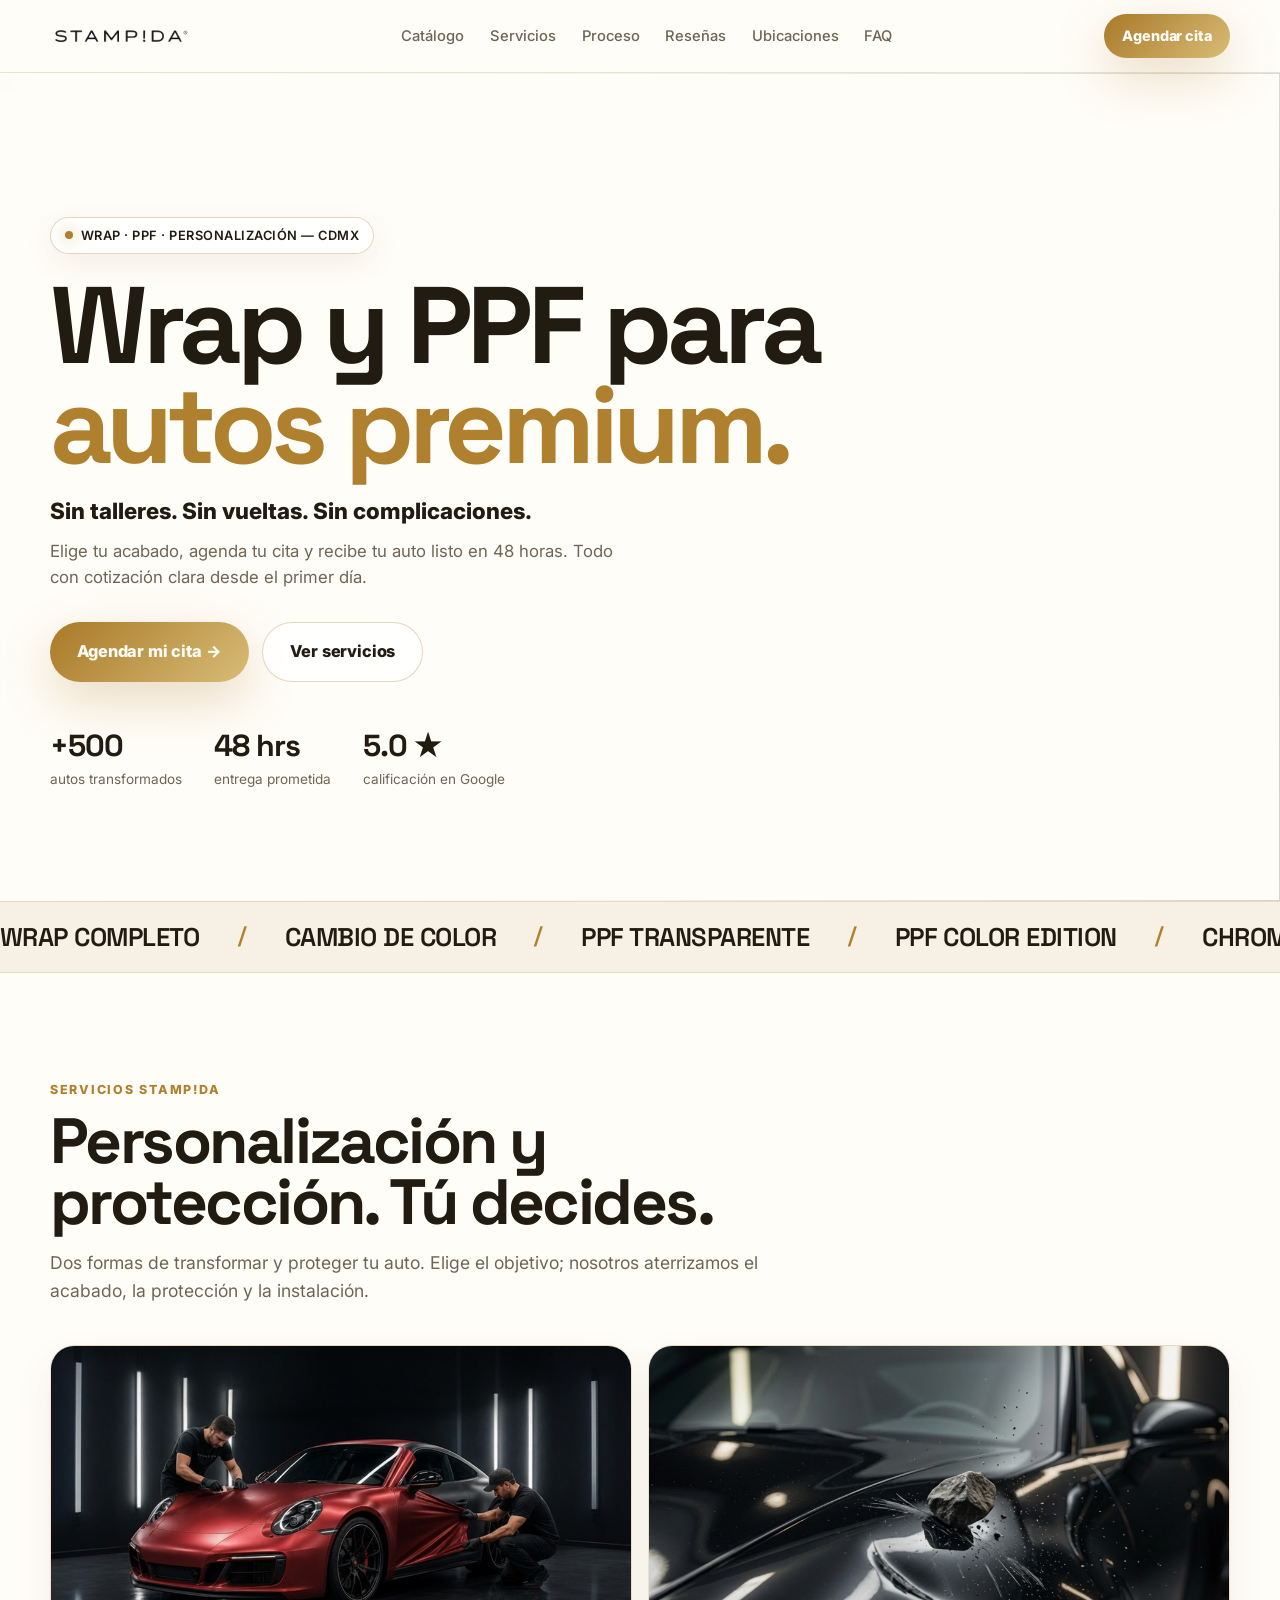
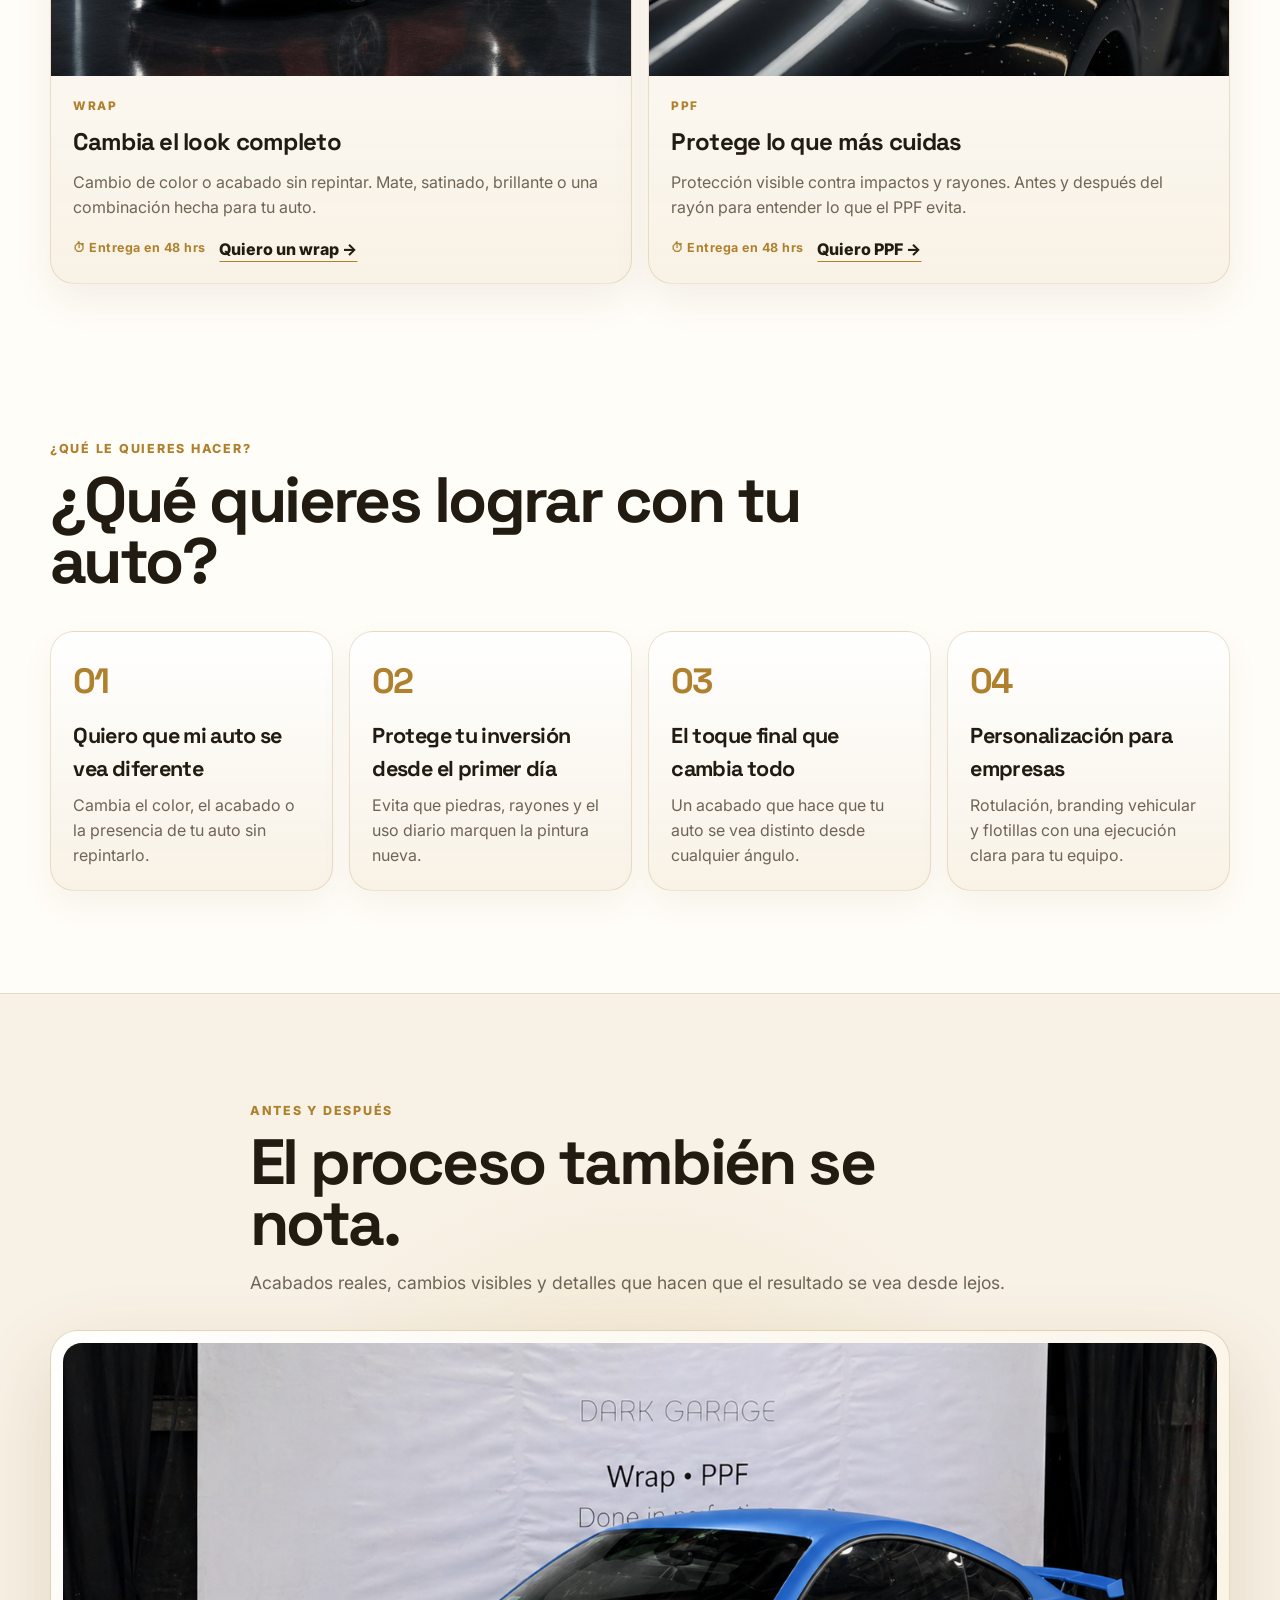
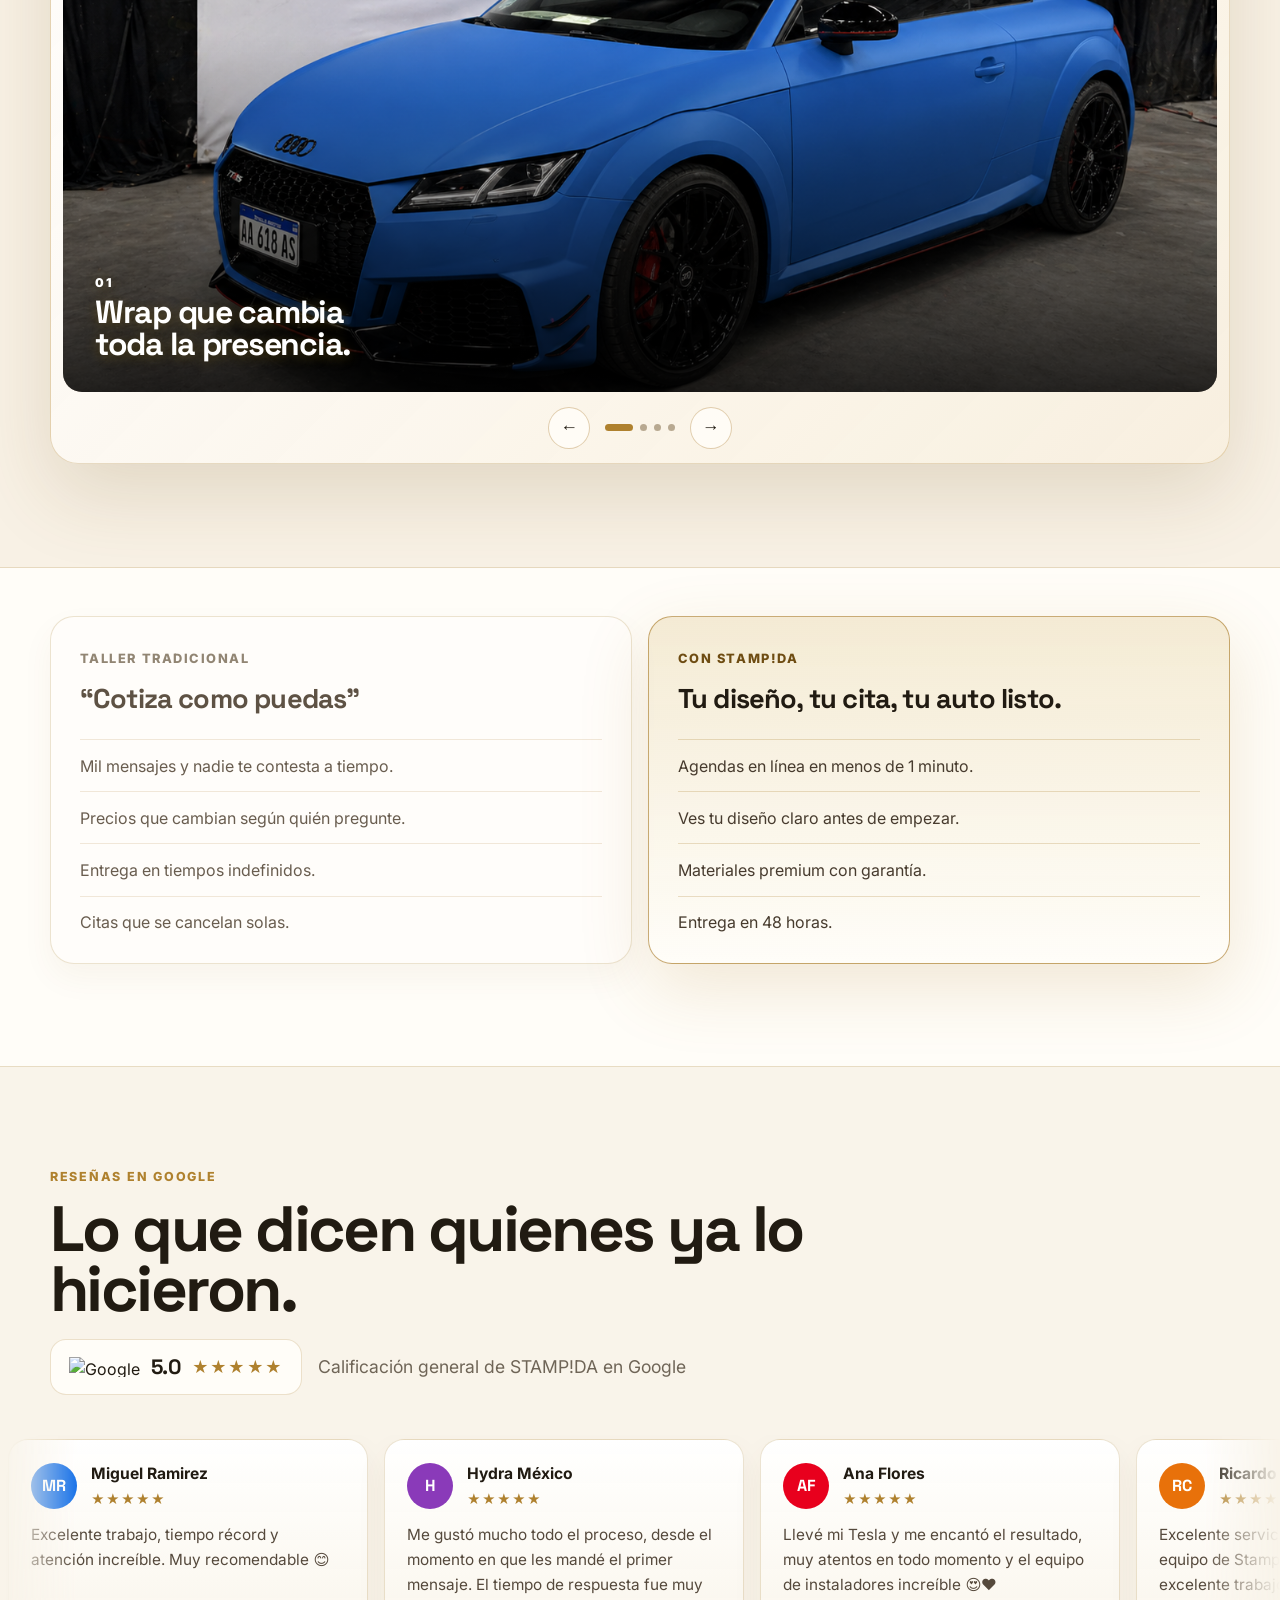
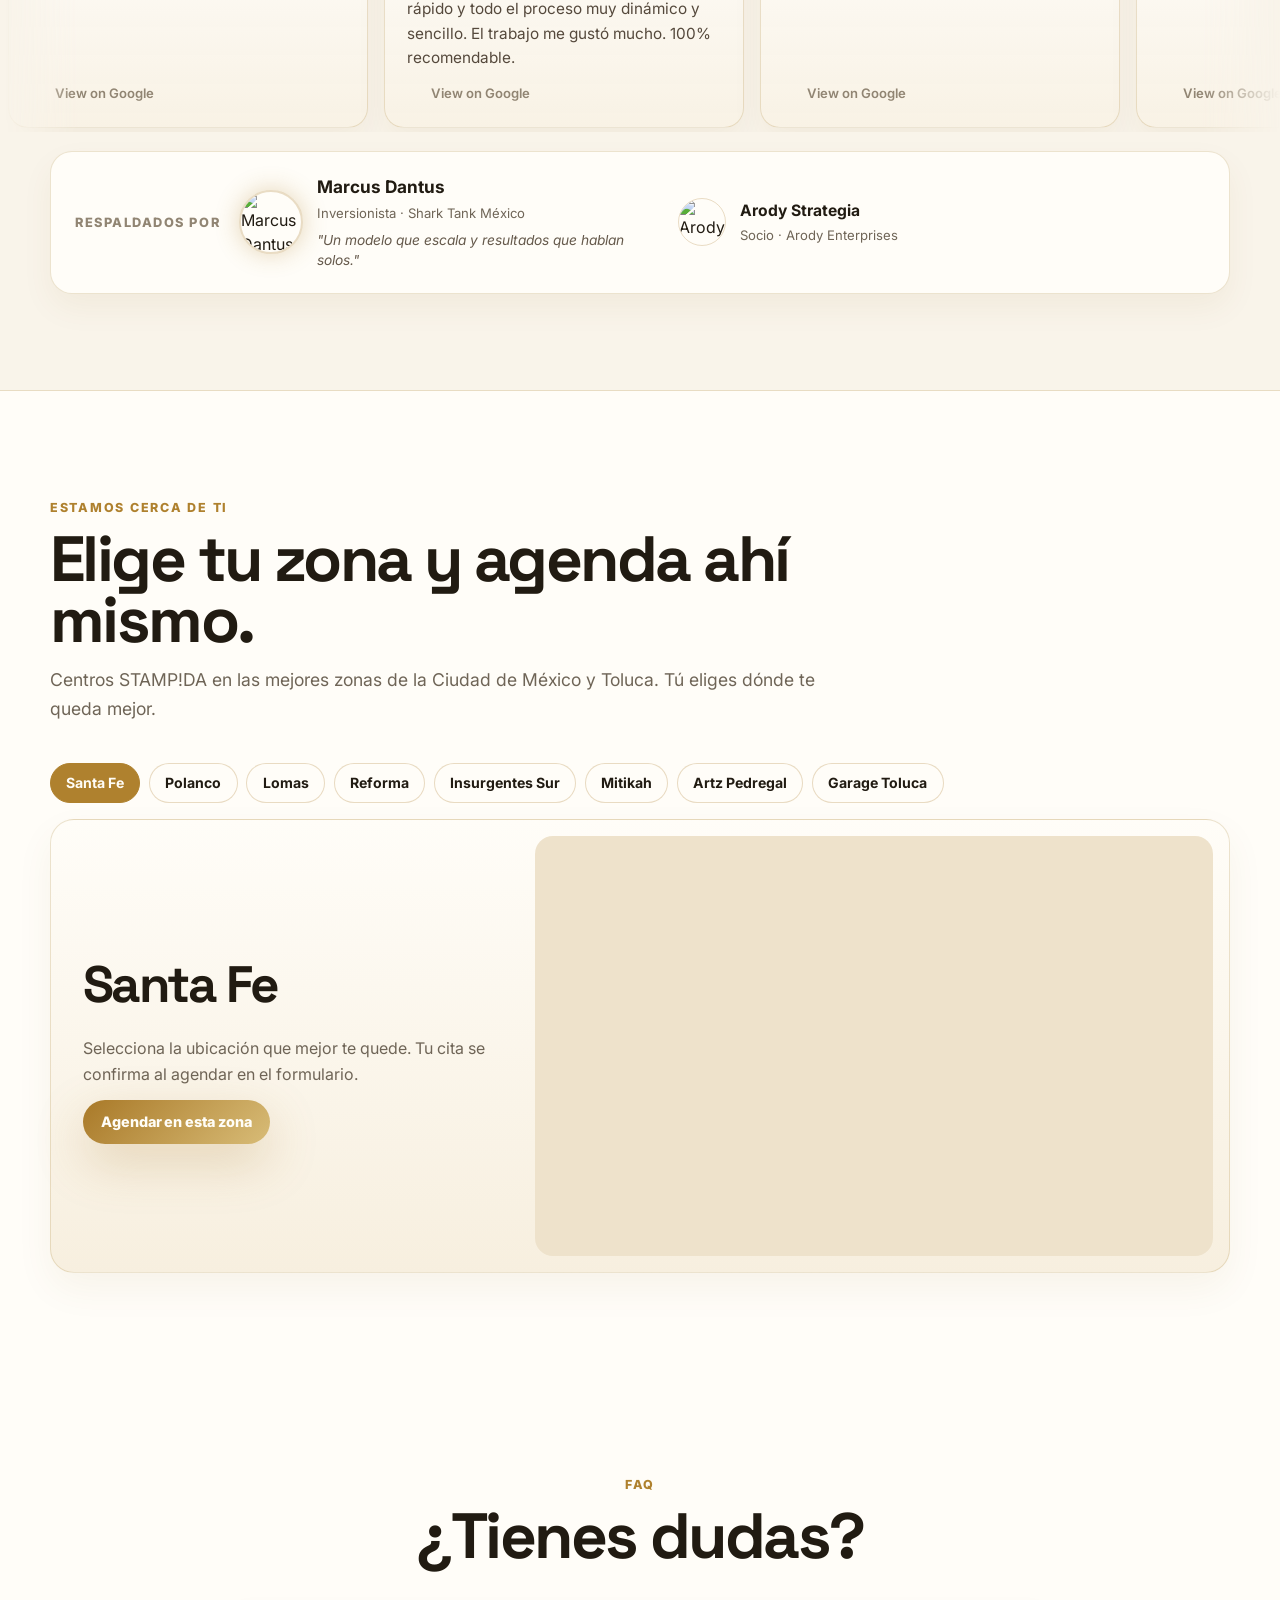
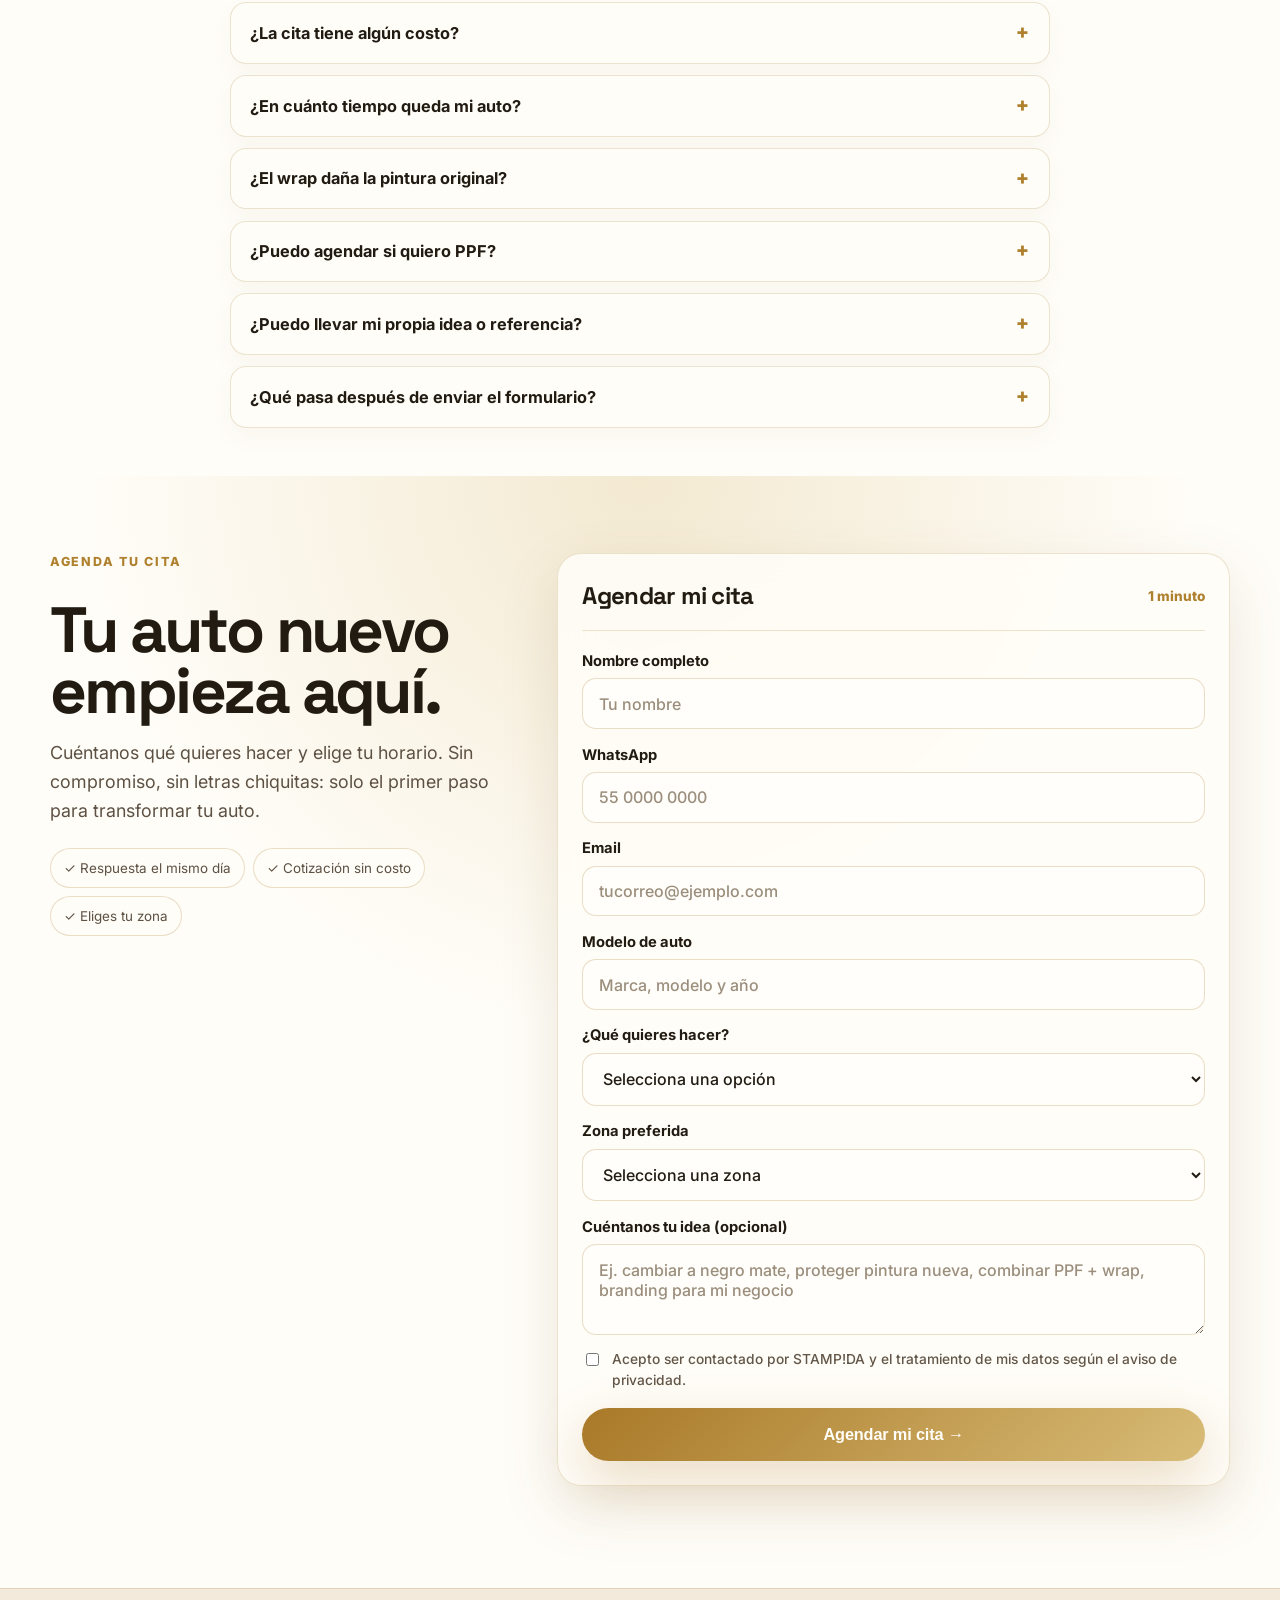
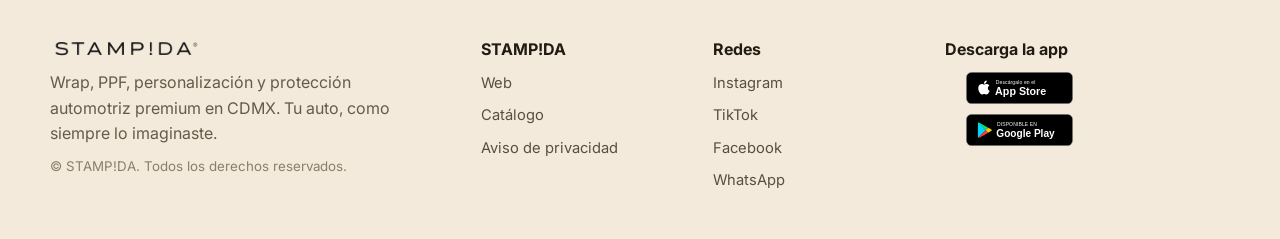
==== commit 7a3ec7f3: "cambio video a mp4" ====
--- a/index.html
+++ b/index.html
@@ -30,7 +30,7 @@
 
   <!-- ===== HERO ===== -->
   <section id="top" class="hero hero--image">
-    <img class="hero__image" src="assets/video_antes_despues.gif" alt="Auto premium con una mitad en wrap rojo y otra mitad sin wrap">
+    <img class="hero__image" src="assets/header_video_redu.mp4 alt="Auto premium con una mitad en wrap rojo y otra mitad sin wrap">
     <div class="hero__overlay hero__overlay--h"></div>
     <div class="hero__overlay hero__overlay--v"></div>
     <div class="hero__inner">
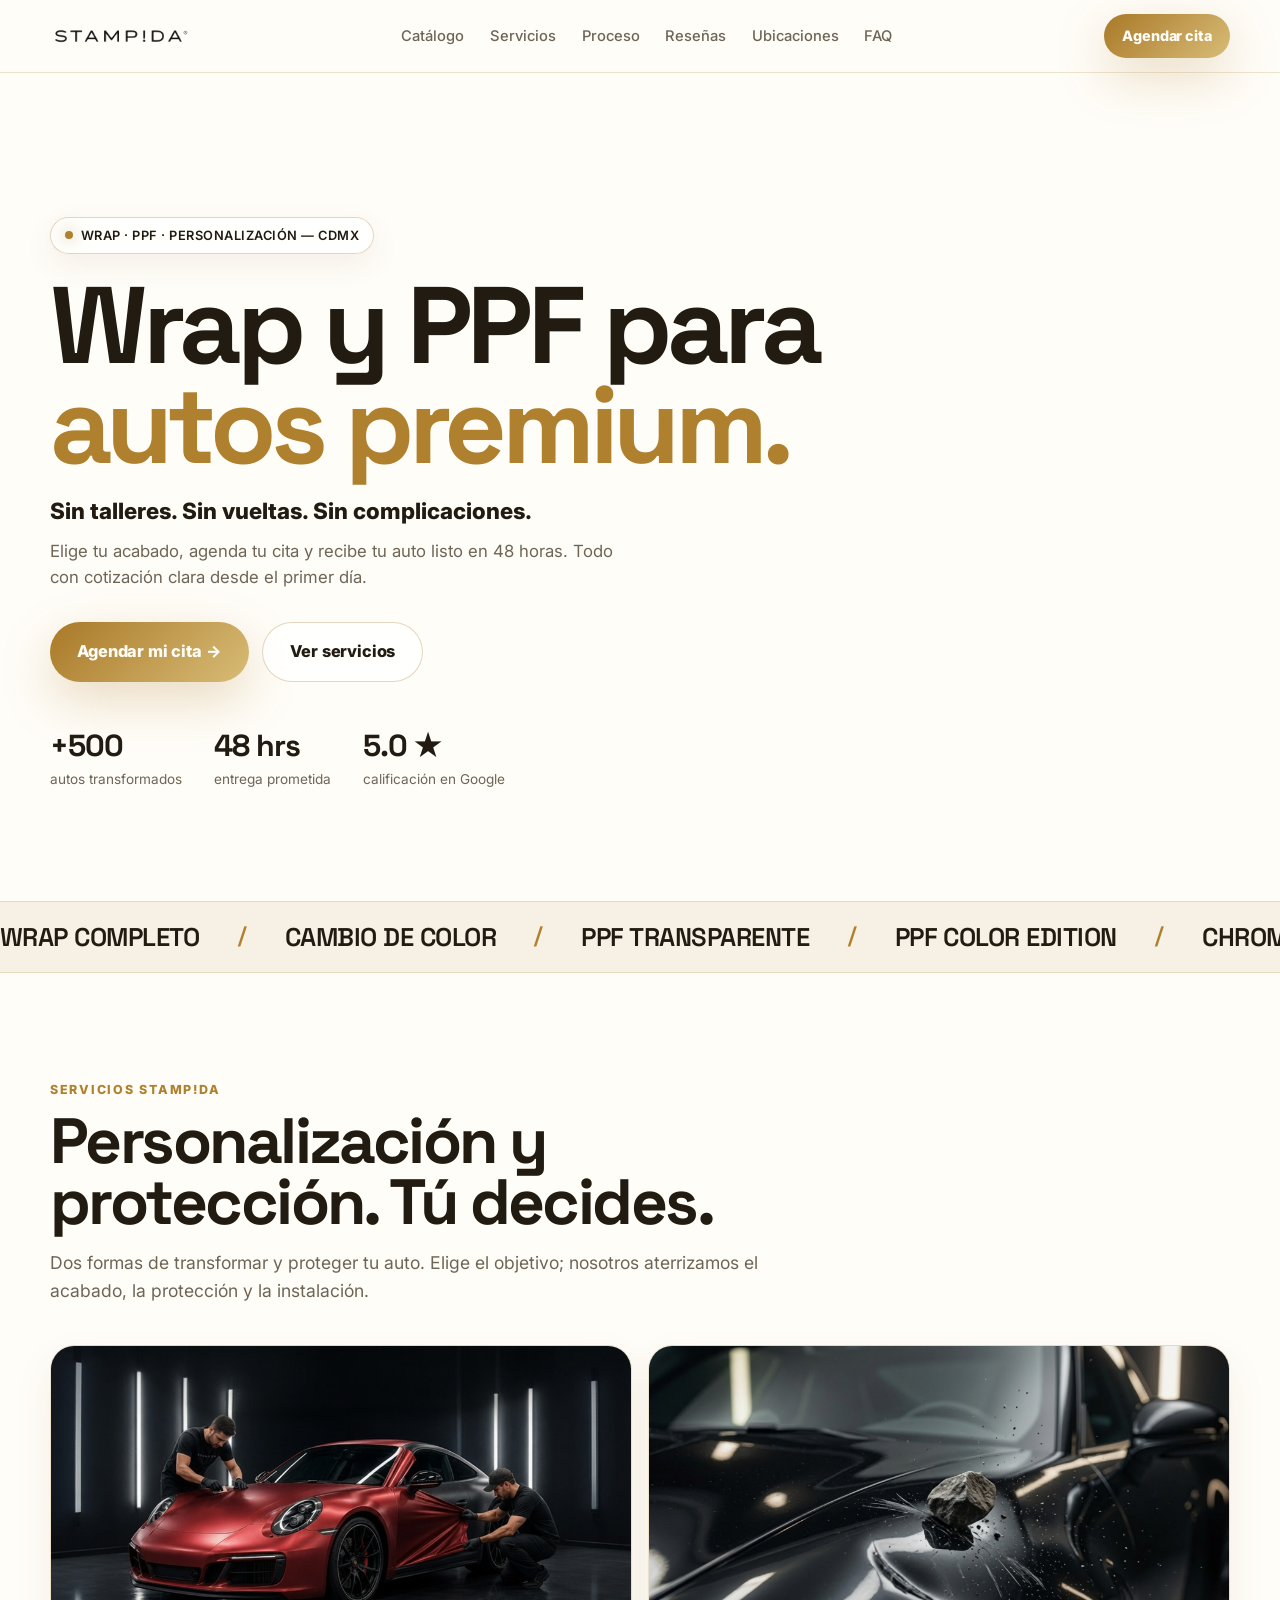
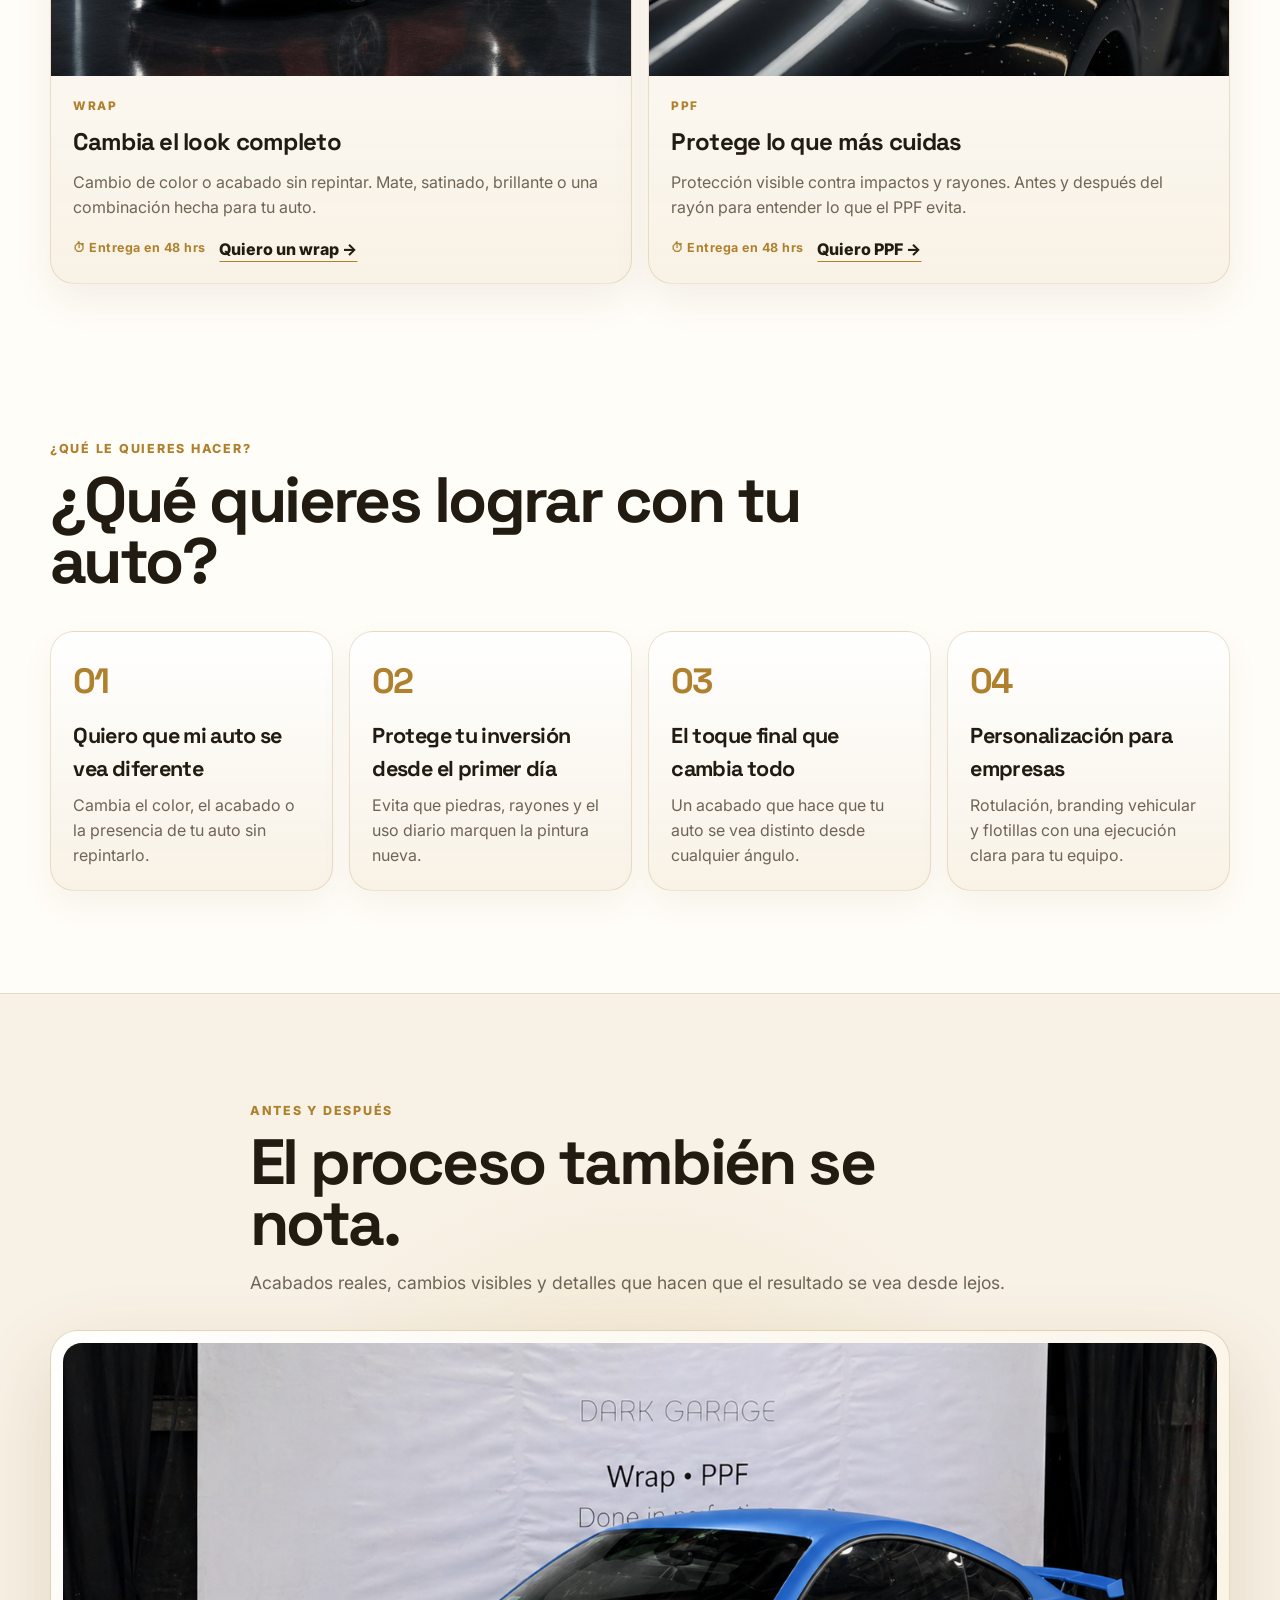
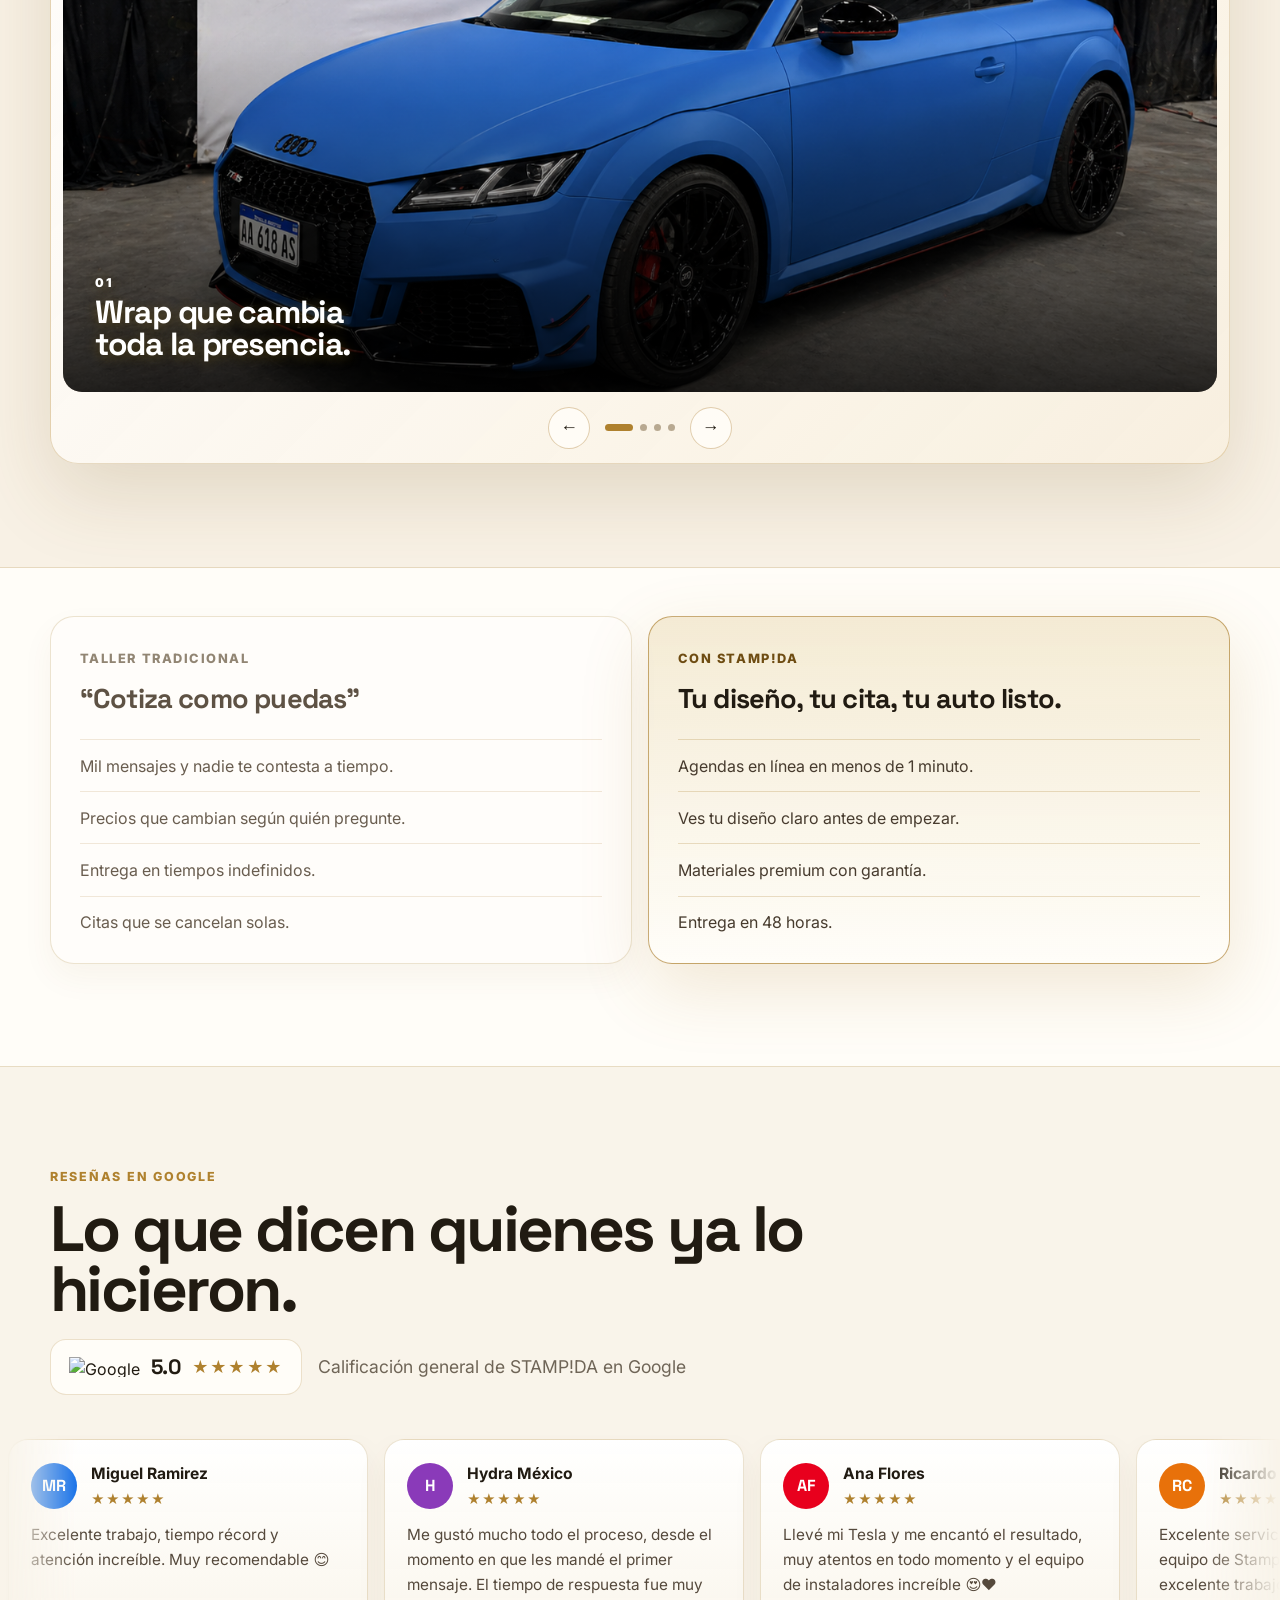
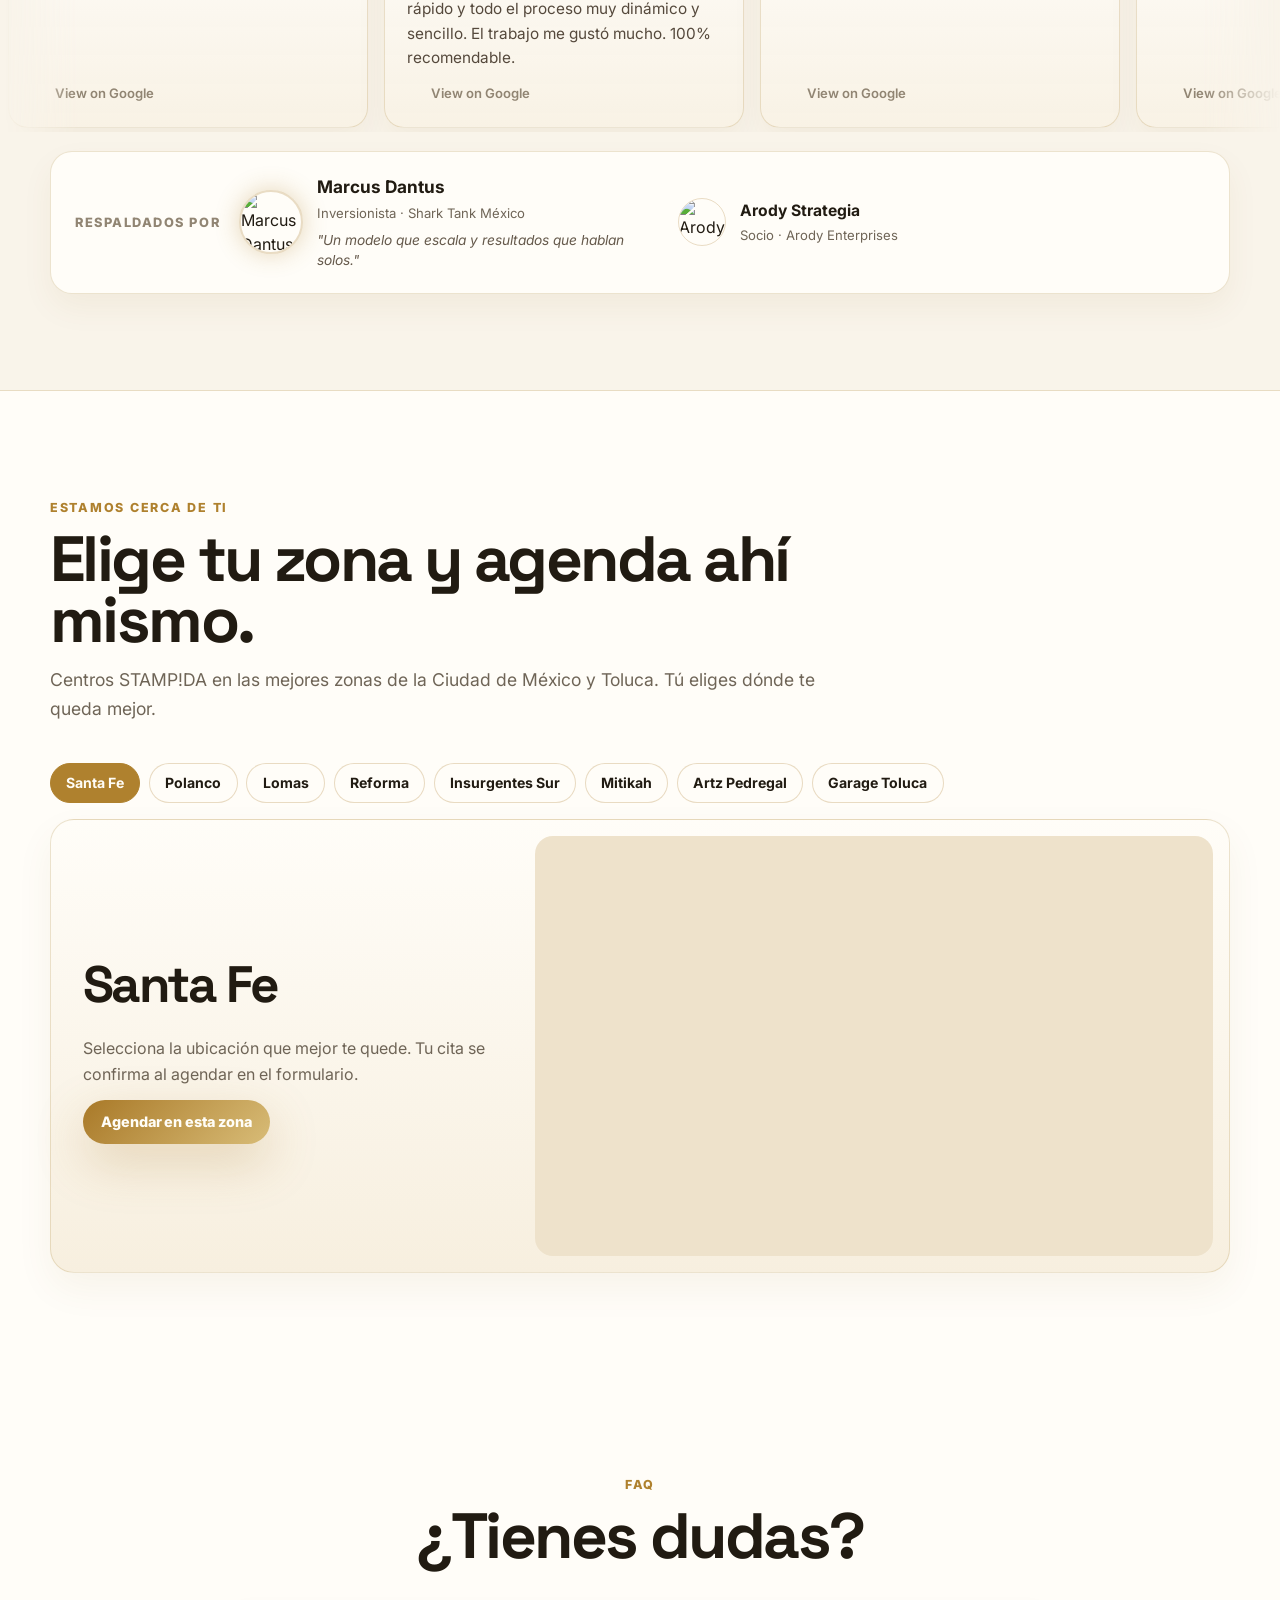
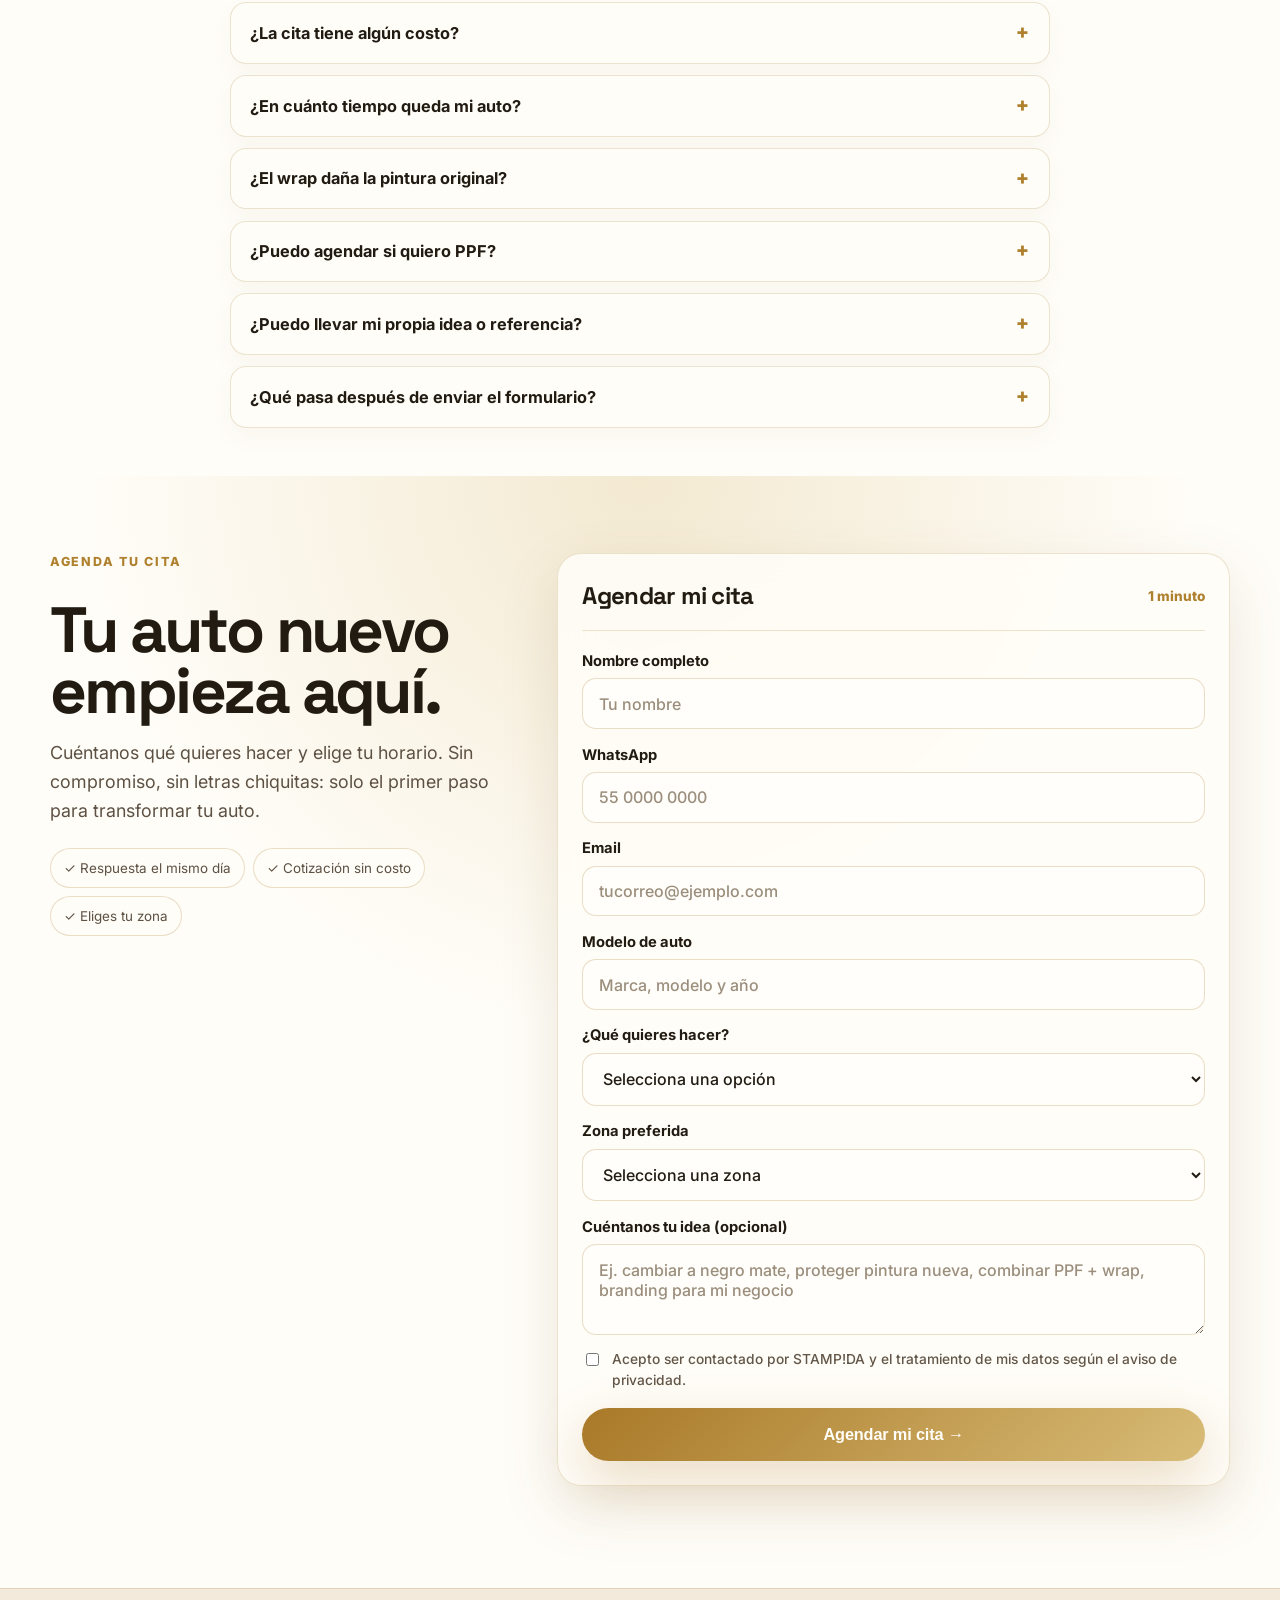
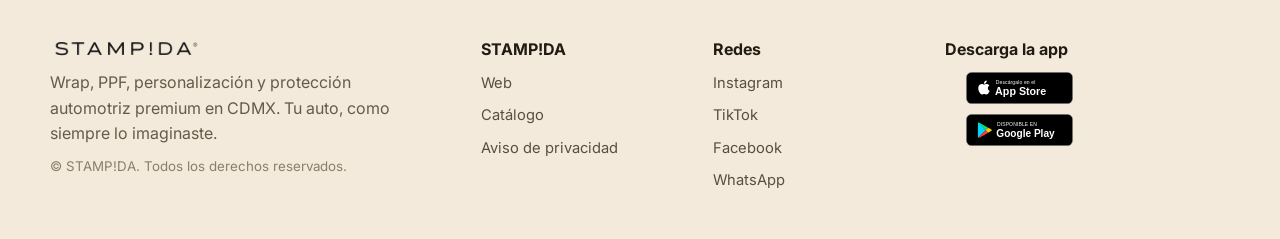
==== commit b2e71287: "fix hero video" ====
--- a/index.html
+++ b/index.html
@@ -28,27 +28,38 @@
     </nav>
   </header>
 
-  <!-- ===== HERO ===== -->
-  <section id="top" class="hero hero--image">
-    <img class="hero__image" src="assets/header_video_redu.mp4 alt="Auto premium con una mitad en wrap rojo y otra mitad sin wrap">
-    <div class="hero__overlay hero__overlay--h"></div>
-    <div class="hero__overlay hero__overlay--v"></div>
-    <div class="hero__inner">
-      <span class="badge"><span class="badge__dot"></span> WRAP · PPF · PERSONALIZACIÓN — CDMX</span>
-      <h1 class="hero__title">Wrap y PPF para <em>autos premium.</em></h1>
-      <p class="hero__sub hero__sub--strong">Sin talleres. Sin vueltas. Sin complicaciones.</p>
-      <p class="hero__sub hero__sub--secondary">Elige tu acabado, agenda tu cita y recibe tu auto listo en 48 horas. Todo con cotización clara desde el primer día.</p>
-      <div class="cta-row">
-        <a class="btn btn--primary btn--md" href="#agenda">Agendar mi cita →</a>
-        <a class="btn btn--ghost btn--md" href="#catalogo">Ver servicios</a>
-      </div>
-      <div class="stats">
-        <div><div class="stat__n">+500</div><div class="stat__l">autos transformados</div></div>
-        <div><div class="stat__n">48 hrs</div><div class="stat__l">entrega prometida</div></div>
-        <div><div class="stat__n">5.0 ★</div><div class="stat__l">calificación en Google</div></div>
-      </div>
-    </div>
-  </section>
+ <!-- ===== HERO ===== -->
+<section id="top" class="hero hero--image">
+  <video 
+    class="hero__image" 
+    autoplay 
+    muted 
+    loop 
+    playsinline 
+    preload="auto"
+    aria-label="Auto premium con una mitad en wrap rojo y otra mitad sin wrap">
+    <source src="assets/header_video_redu.mp4" type="video/mp4">
+  </video>
+
+  <div class="hero__overlay hero__overlay--h"></div>
+  <div class="hero__overlay hero__overlay--v"></div>
+
+  <div class="hero__inner">
+    <span class="badge"><span class="badge__dot"></span> WRAP · PPF · PERSONALIZACIÓN — CDMX</span>
+    <h1 class="hero__title">Wrap y PPF para <em>autos premium.</em></h1>
+    <p class="hero__sub hero__sub--strong">Sin talleres. Sin vueltas. Sin complicaciones.</p>
+    <p class="hero__sub hero__sub--secondary">Elige tu acabado, agenda tu cita y recibe tu auto listo en 48 horas. Todo con cotización clara desde el primer día.</p>
+    <div class="cta-row">
+      <a class="btn btn--primary btn--md" href="#agenda">Agendar mi cita →</a>
+      <a class="btn btn--ghost btn--md" href="#catalogo">Ver servicios</a>
+    </div>
+    <div class="stats">
+      <div><div class="stat__n">+500</div><div class="stat__l">autos transformados</div></div>
+      <div><div class="stat__n">48 hrs</div><div class="stat__l">entrega prometida</div></div>
+      <div><div class="stat__n">5.0 ★</div><div class="stat__l">calificación en Google</div></div>
+    </div>
+  </div>
+</section>
 
   <!-- ===== MARQUEE ===== -->
   <div class="marquee">
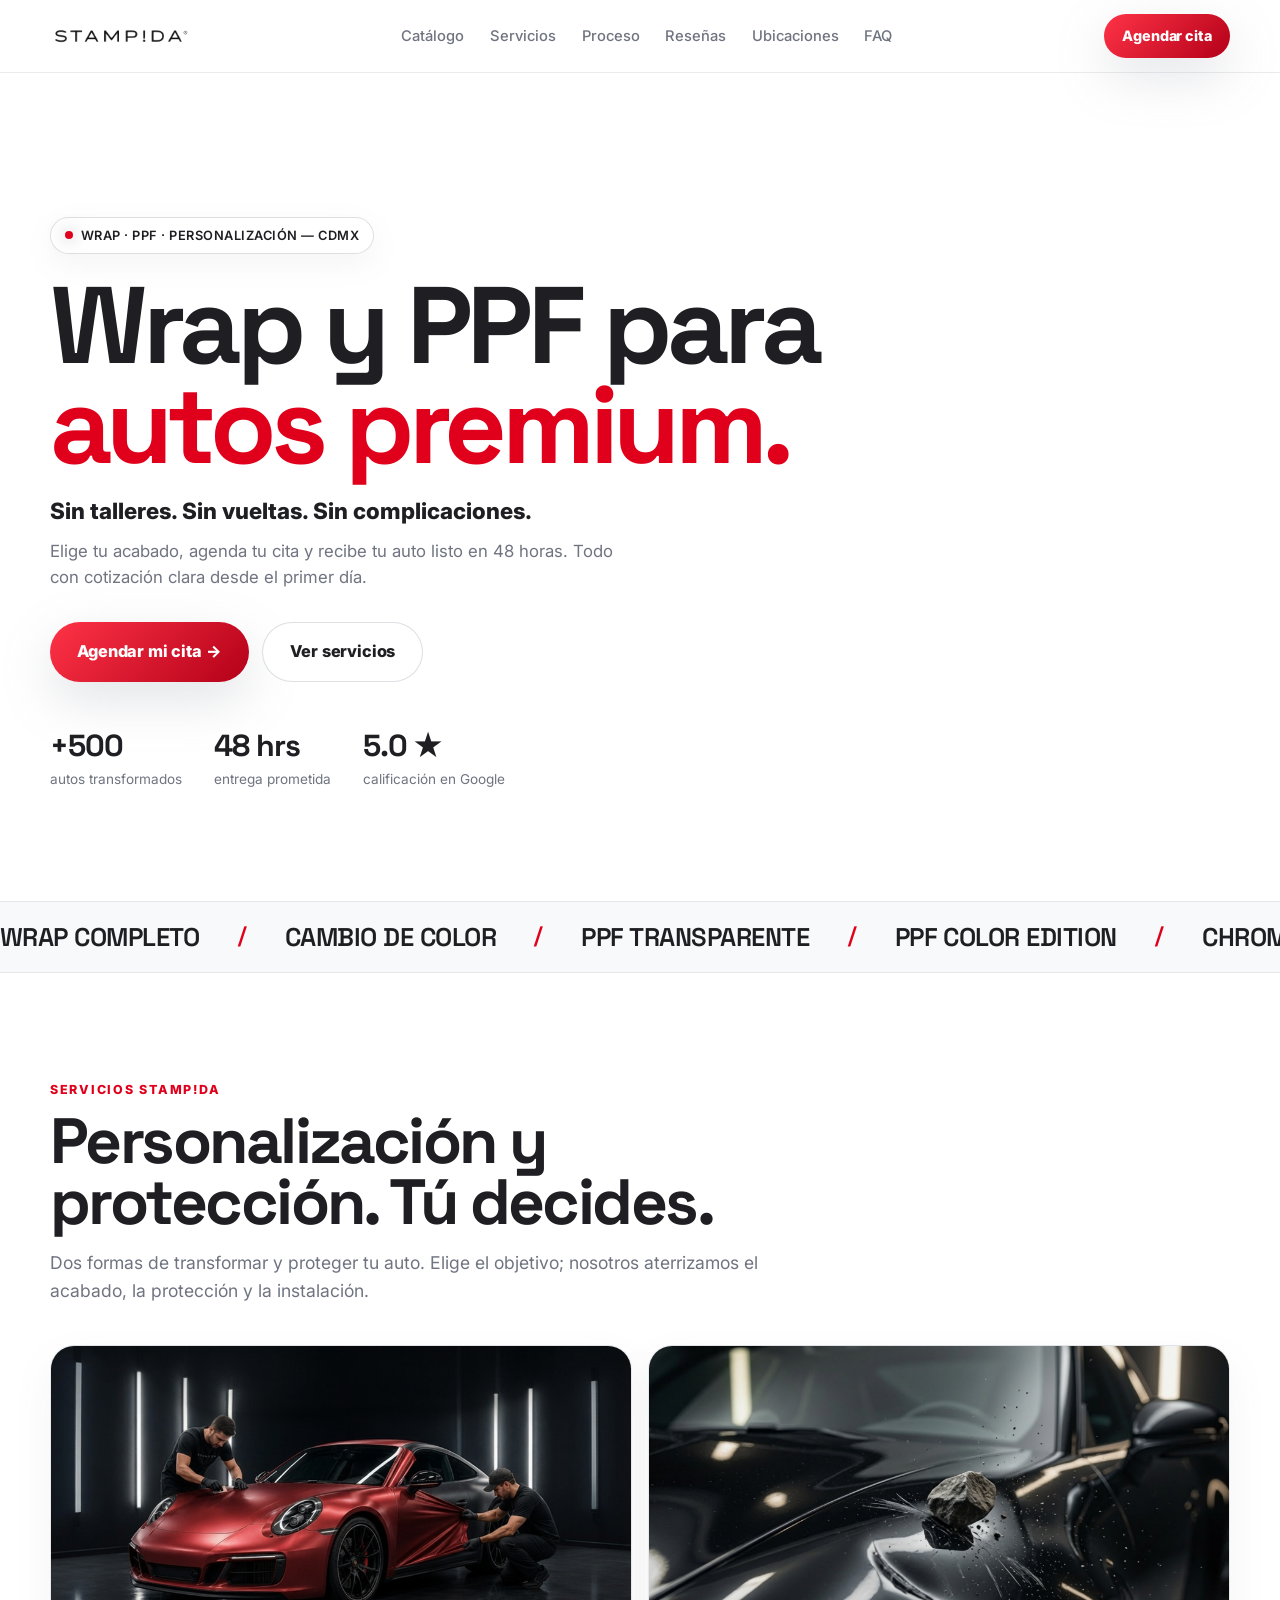
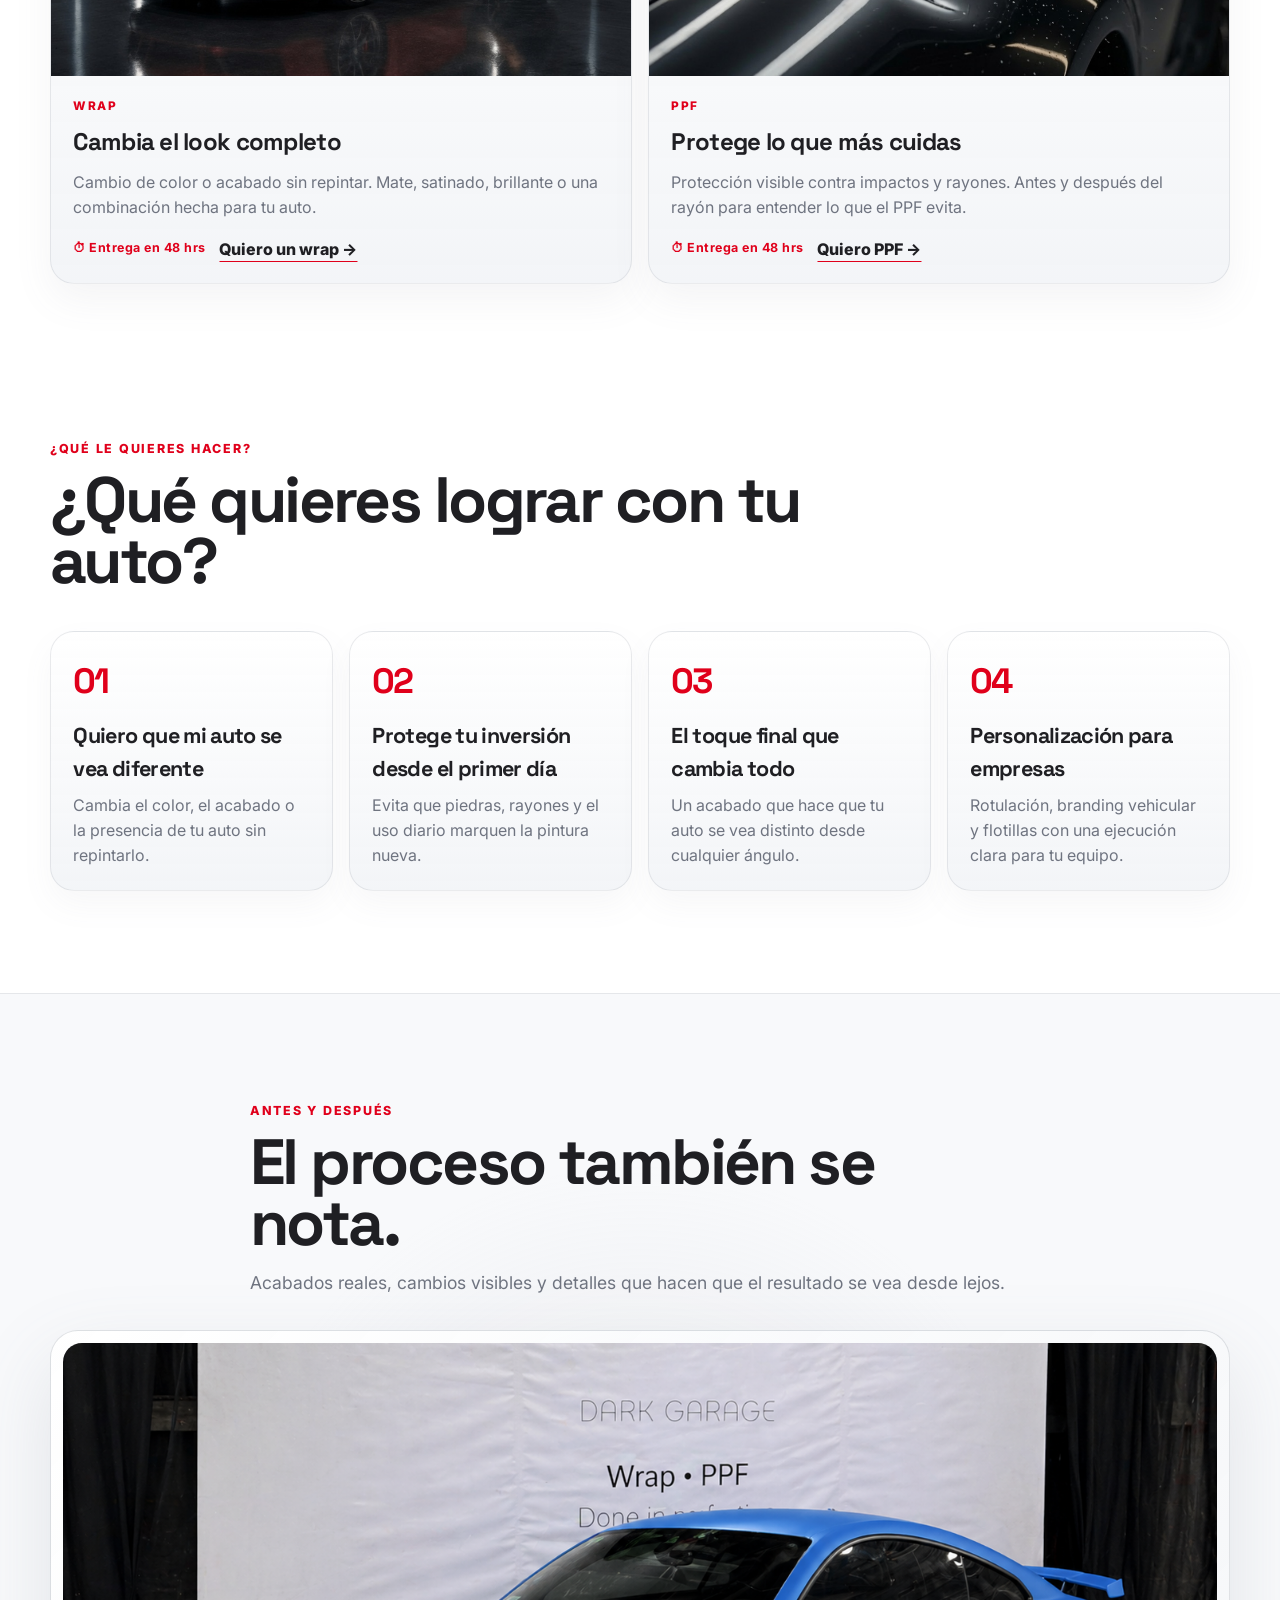
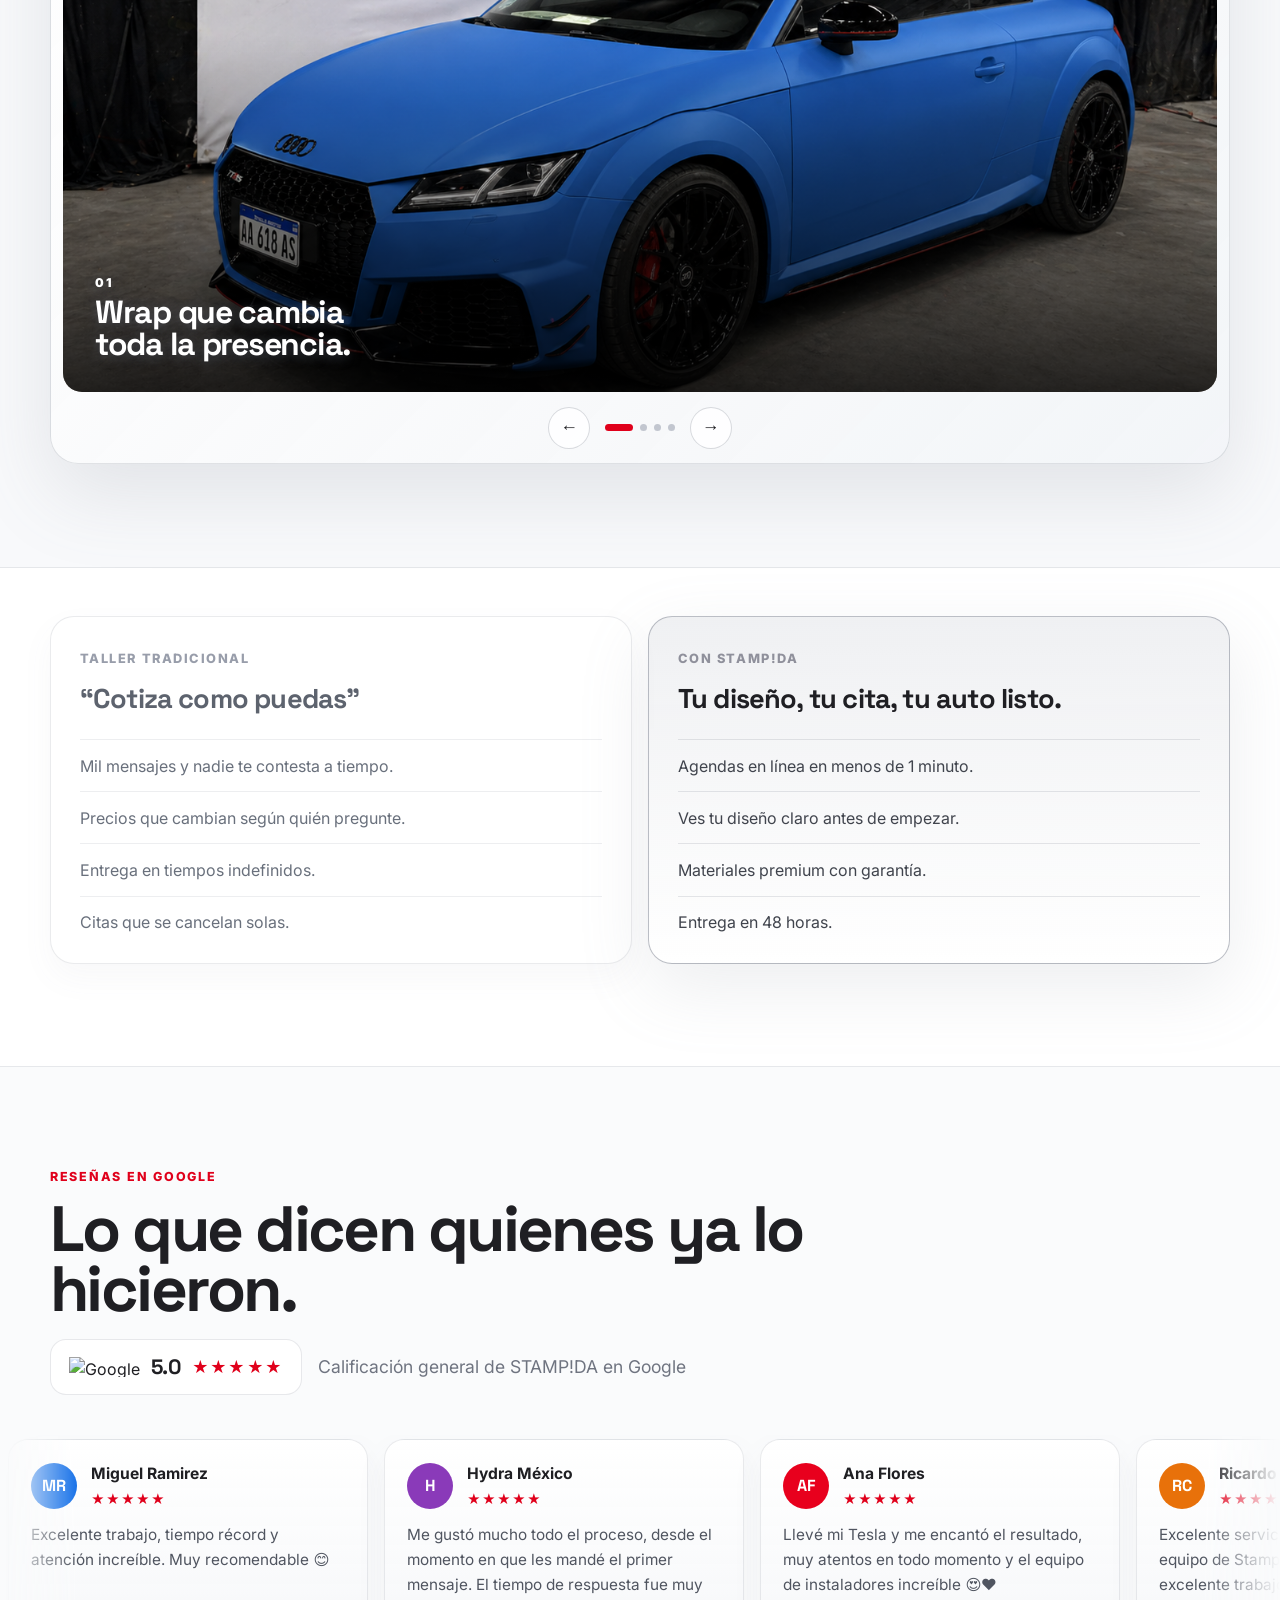
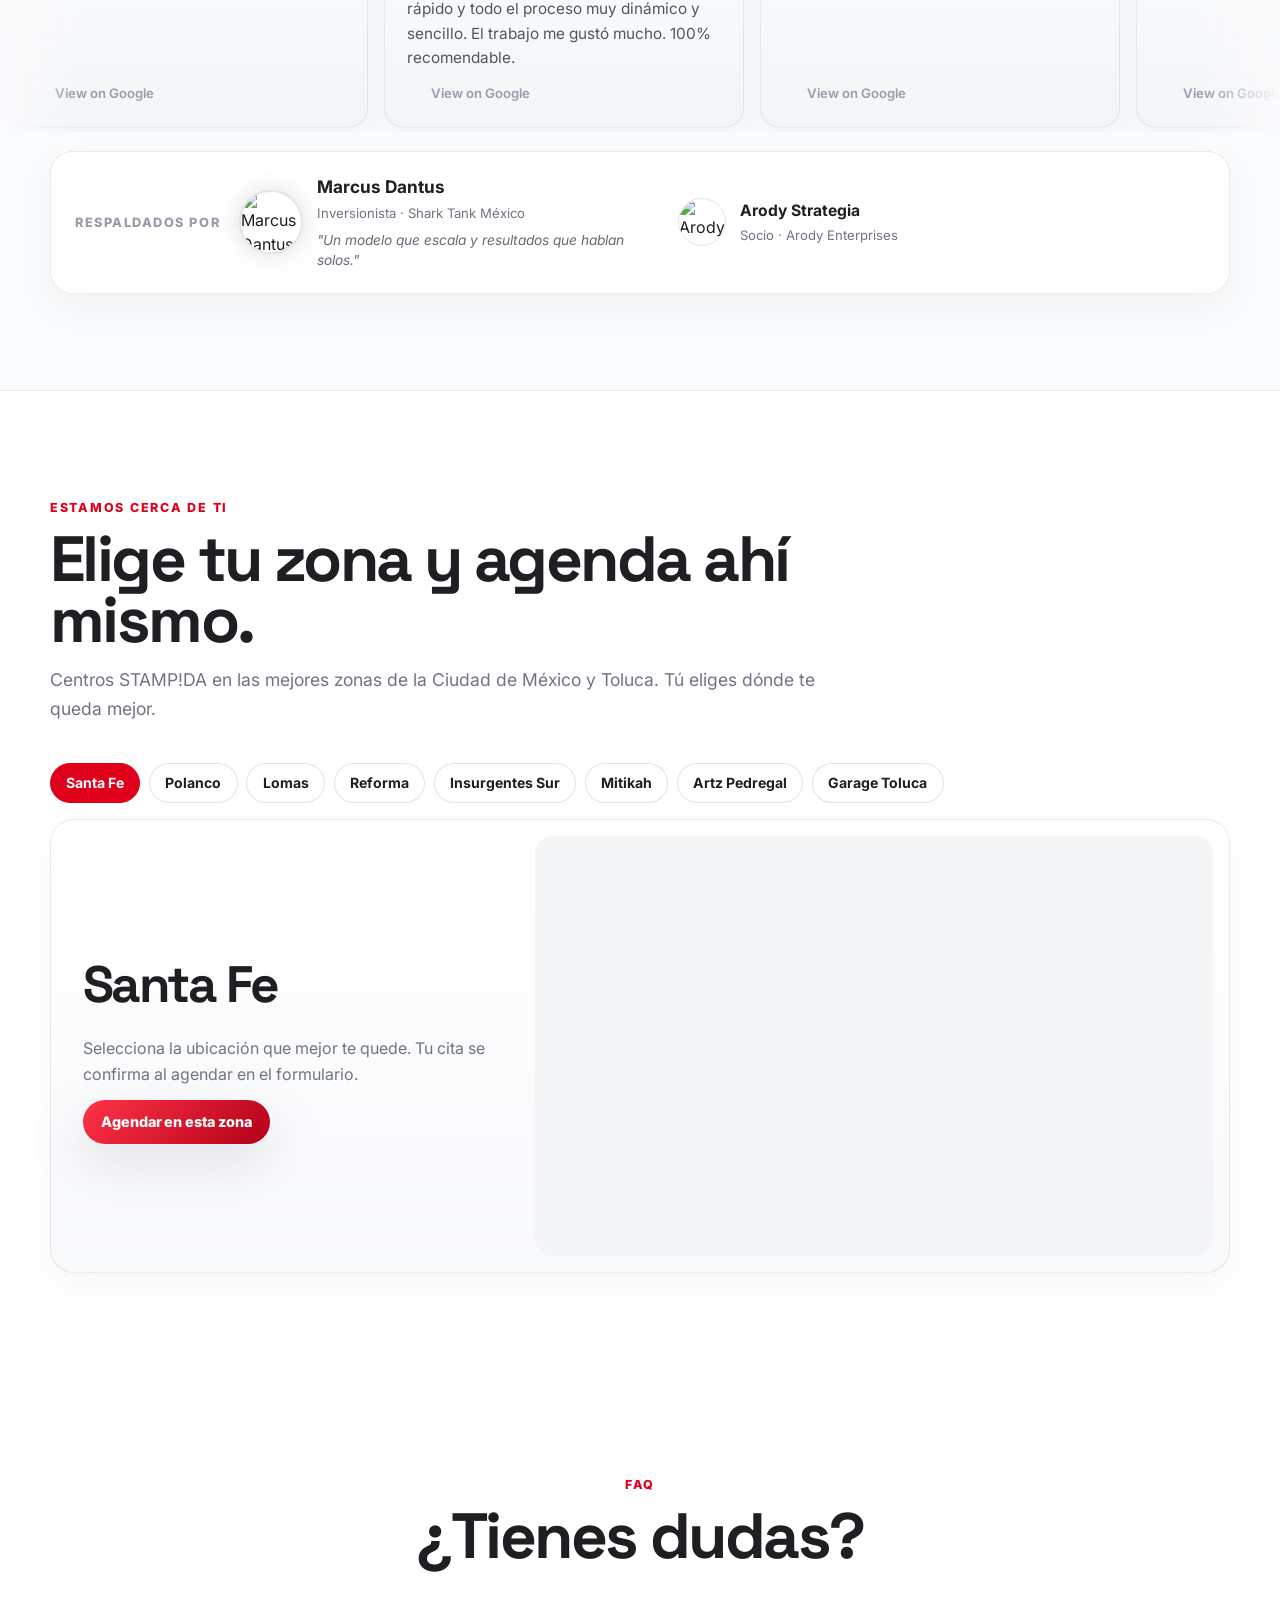
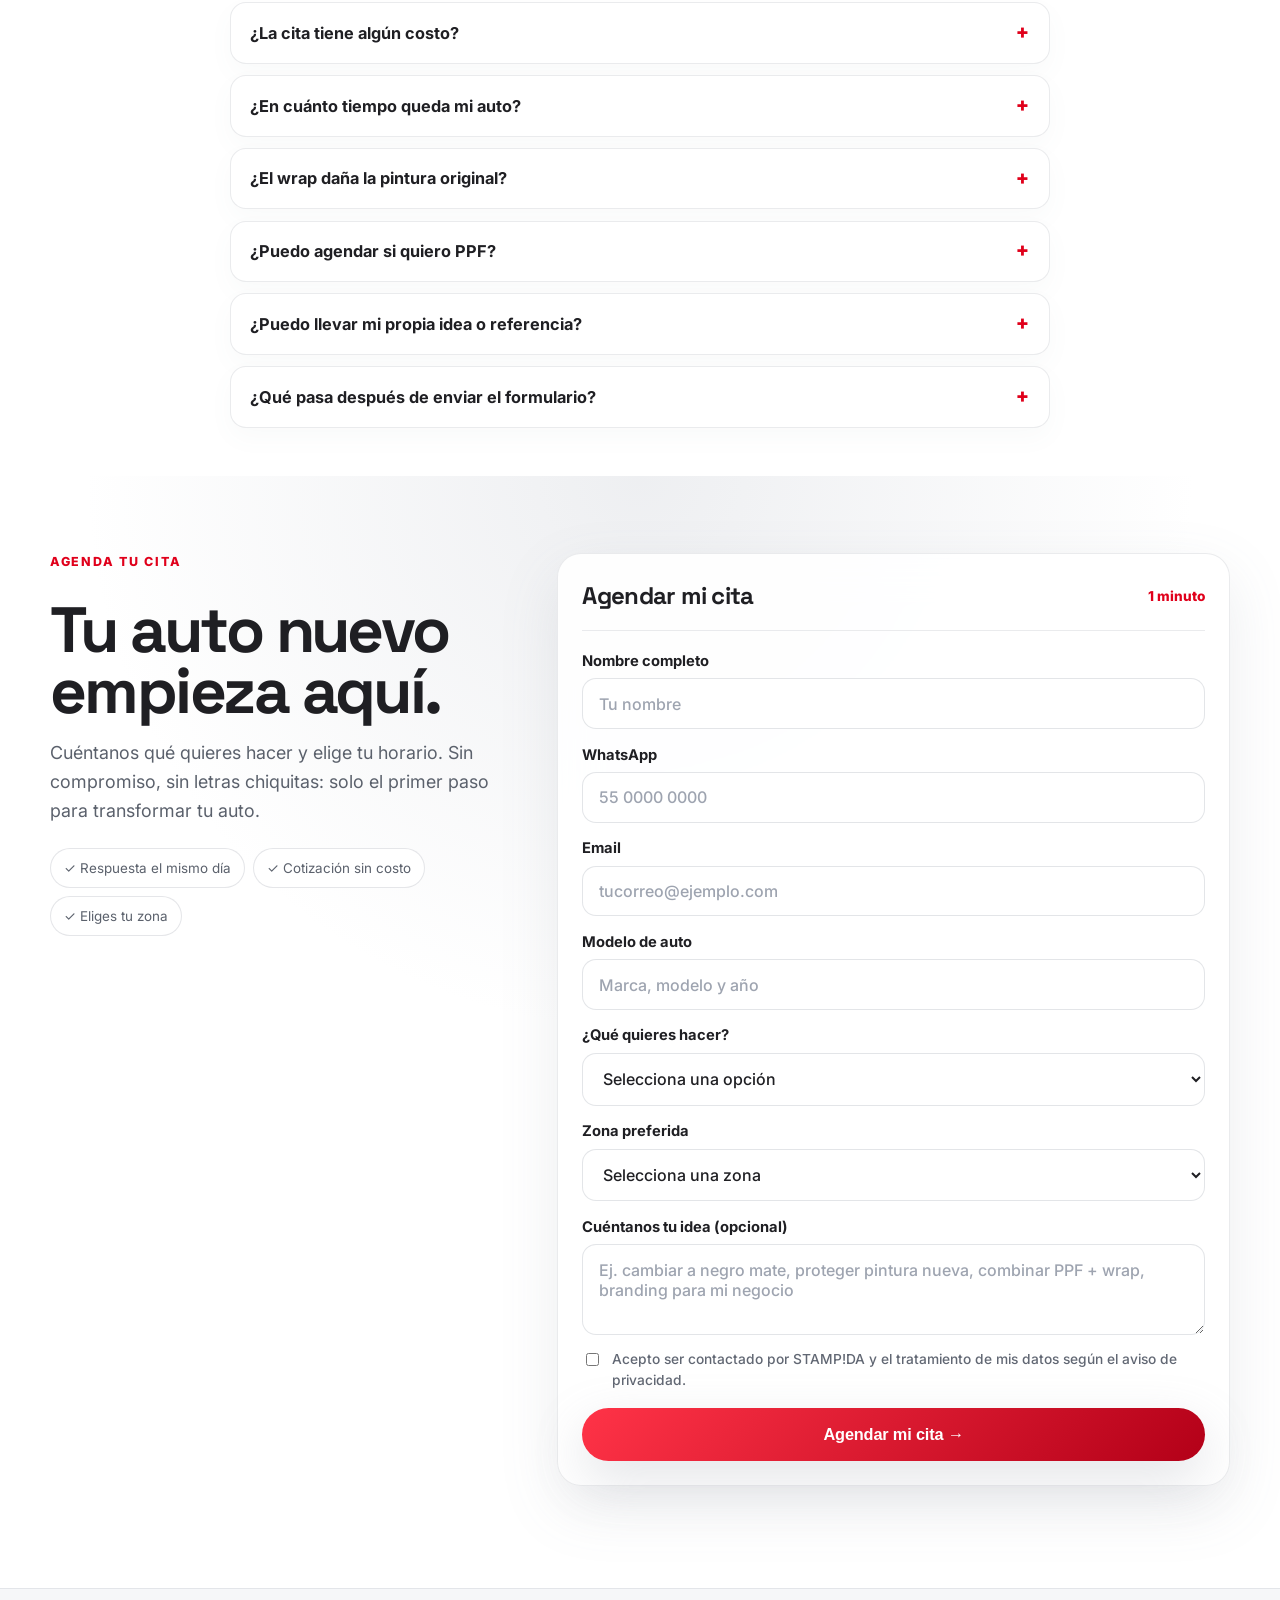
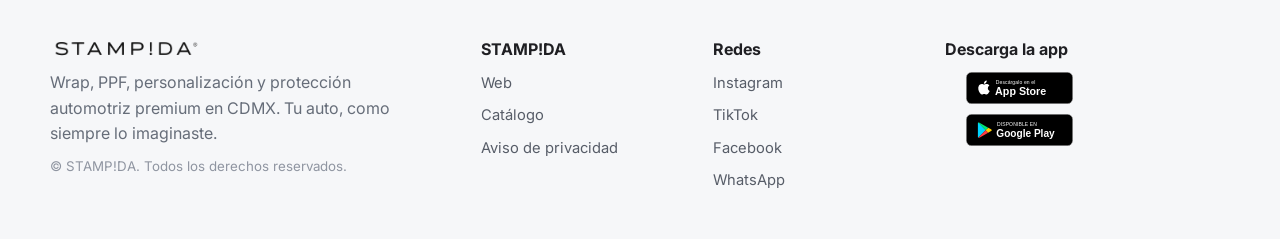
==== commit 35ab6dde: "agregar gtm-pixel" ====
--- a/index.html
+++ b/index.html
@@ -9,6 +9,25 @@
   <link rel="preconnect" href="https://fonts.googleapis.com">
   <link rel="preconnect" href="https://fonts.gstatic.com" crossorigin>
   <link rel="stylesheet" href="css/styles.css">
+  <!-- Google Tag Manager -->
+<script>(function(w,d,s,l,i){w[l]=w[l]||[];w[l].push({'gtm.start':
+new Date().getTime(),event:'gtm.js'});var f=d.getElementsByTagName(s)[0],
+j=d.createElement(s),dl=l!='dataLayer'?'&l='+l:'';j.async=true;j.src=
+'https://www.googletagmanager.com/gtm.js?id='+i+dl;f.parentNode.insertBefore(j,f);
+})(window,document,'script','dataLayer','GTM-T53C9TS7');</script>
+<!-- End Google Tag Manager -->
+<!-- Google Tag Manager (noscript) -->
+<noscript><iframe src="https://www.googletagmanager.com/ns.html?id=GTM-T53C9TS7"
+height="0" width="0" style="display:none;visibility:hidden"></iframe></noscript>
+<!-- End Google Tag Manager (noscript) -->
+  <!-- Google tag (gtag.js) -->
+<script async src="https://www.googletagmanager.com/gtag/js?id=G-KXHX2PWQXX"></script>
+<script>
+  window.dataLayer = window.dataLayer || [];
+  function gtag(){dataLayer.push(arguments);}
+  gtag('js', new Date());
+  gtag('config', 'G-KXHX2PWQXX');
+</script>
 </head>
 <body data-page="landing">
 
@@ -400,5 +419,24 @@
   </footer>
 
   <script src="js/script.js"></script>
+
+  <!-- Meta Pixel Code -->
+<script>
+!function(f,b,e,v,n,t,s)
+{if(f.fbq)return;n=f.fbq=function(){n.callMethod?
+n.callMethod.apply(n,arguments):n.queue.push(arguments)};
+if(!f._fbq)f._fbq=n;n.push=n;n.loaded=!0;n.version='2.0';
+n.queue=[];t=b.createElement(e);t.async=!0;
+t.src=v;s=b.getElementsByTagName(e)[0];
+s.parentNode.insertBefore(t,s)}(window, document,'script',
+'https://connect.facebook.net/en_US/fbevents.js');
+fbq('init', '2272386056910585');
+fbq('track', 'PageView');
+</script>
+<noscript><img height="1" width="1" style="display:none"
+src="https://www.facebook.com/tr?id=2272386056910585&ev=PageView&noscript=1"
+/></noscript>
+<!-- End Meta Pixel Code -->
+
 </body>
 </html>
--- a/css/styles.css
+++ b/css/styles.css
@@ -6,17 +6,17 @@
 @import url('https://fonts.googleapis.com/css2?family=Inter:wght@400;500;600;700;800;900&family=Space+Grotesk:wght@500;600;700&display=swap');
 
 :root{
-  --bg:#fffdf8;
-  --ink:#211b12;
-  --muted:#6f6557;
-  --muted-2:#918573;
-  --line:rgba(170,132,57,.22);
-  --line-soft:rgba(170,132,57,.12);
-  --panel:linear-gradient(180deg,rgba(255,255,255,.96),rgba(248,241,228,.92));
-  --red:#af812e;
-  --red-2:#d8bc77;
-  --grad:linear-gradient(135deg,#a97928,#d8bc77);
-  --gold:#af812e;
+  --bg:#ffffff;
+  --ink:#1f1f23;
+  --muted:#6f7480;
+  --muted-2:#989daa;
+  --line:rgba(160,164,175,.22);
+  --line-soft:rgba(160,164,175,.12);
+  --panel:linear-gradient(180deg,rgba(255,255,255,.98),rgba(242,244,247,.92));
+  --red:#e0001b;
+  --red-2:#a60016;
+  --grad:linear-gradient(135deg,#ff3347,#b30018);
+  --gold:#e0001b;
   --sans:'Inter',system-ui,-apple-system,Segoe UI,sans-serif;
   --display:'Space Grotesk',sans-serif;
   --wrap:min(100% - 32px,1180px);
@@ -297,128 +297,128 @@
 
 /* Base */
 body{background:var(--bg);color:var(--ink)}
-.btn--primary{color:#fffdf7;box-shadow:0 18px 50px rgba(169,121,40,.26)}
-.btn--ghost{background:rgba(255,255,255,.76);border-color:rgba(169,121,40,.30);color:var(--ink)}
-.btn--ghost:hover{background:#fffaf0;box-shadow:0 12px 28px rgba(112,80,23,.12)}
-.header{background:rgba(255,253,248,.86);border-bottom-color:var(--line)}
+.btn--primary{color:#ffffff;box-shadow:0 18px 50px rgba(145,150,162,.26)}
+.btn--ghost{background:rgba(255,255,255,.76);border-color:rgba(145,150,162,.30);color:var(--ink)}
+.btn--ghost:hover{background:#ffffff;box-shadow:0 12px 28px rgba(112,118,130,.12)}
+.header{background:rgba(255,255,255,.86);border-bottom-color:var(--line)}
 .nav__logo img,.footer__col img{filter:none}
 .nav__links{color:var(--muted)}
 .nav__links a:hover{color:var(--ink)}
 
 /* Hero */
 .hero__placeholder{
-  background:repeating-linear-gradient(135deg,#f5eddf 0,#f5eddf 22px,#fffdf8 22px,#fffdf8 44px)
+  background:repeating-linear-gradient(135deg,#f7f8fa 0,#f7f8fa 22px,#ffffff 22px,#ffffff 44px)
 }
 .hero__placeholder span{color:var(--muted-2)}
-.hero__overlay--h{background:linear-gradient(90deg,rgba(255,253,248,.92) 0%,rgba(255,253,248,.72) 34%,rgba(255,253,248,.13) 100%)}
-.hero__overlay--v{background:linear-gradient(180deg,rgba(255,253,248,.32) 0%,transparent 30%,transparent 64%,rgba(255,253,248,.22) 100%)}
-.badge{border-color:rgba(169,121,40,.30);background:rgba(255,255,255,.72);box-shadow:0 10px 30px rgba(112,80,23,.08)}
-.badge__dot{box-shadow:0 0 16px rgba(175,129,46,.72)}
-.hero__sub{color:#4f4437}
+.hero__overlay--h{background:linear-gradient(90deg,rgba(255,255,255,.92) 0%,rgba(255,255,255,.72) 34%,rgba(255,255,255,.13) 100%)}
+.hero__overlay--v{background:linear-gradient(180deg,rgba(255,255,255,.32) 0%,transparent 30%,transparent 64%,rgba(255,255,255,.22) 100%)}
+.badge{border-color:rgba(145,150,162,.30);background:rgba(255,255,255,.72);box-shadow:0 10px 30px rgba(112,118,130,.08)}
+.badge__dot{box-shadow:0 0 16px rgba(120,126,138,.72)}
+.hero__sub{color:#484d57}
 .hero__title em{color:var(--red)}
-.marquee{background:#f7f0e4;border-color:var(--line)}
+.marquee{background:#f8f9fb;border-color:var(--line)}
 .marquee__track .sep{color:var(--red)}
 .eyebrow{color:var(--red)}
 
 /* Cards and informative blocks */
-.card{background:var(--panel);box-shadow:0 16px 38px rgba(112,80,23,.08)}
-.card__media{background:linear-gradient(135deg,#f1e6d1,#fffdf8)}
-.card__media b{color:rgba(169,121,40,.18)}
+.card{background:var(--panel);box-shadow:0 16px 38px rgba(112,118,130,.08)}
+.card__media{background:linear-gradient(135deg,#f5f6f8,#ffffff)}
+.card__media b{color:rgba(145,150,162,.18)}
 .card__tag-img{color:var(--muted-2)}
 .card__link{color:var(--ink);text-decoration-color:var(--red)}
 .card__time{color:var(--red)}
-.use{background:var(--panel);box-shadow:0 14px 32px rgba(112,80,23,.06)}
-.compare__col{background:#fffdfa;box-shadow:0 14px 32px rgba(112,80,23,.05)}
+.use{background:var(--panel);box-shadow:0 14px 32px rgba(112,118,130,.06)}
+.compare__col{background:#ffffff;box-shadow:0 14px 32px rgba(112,118,130,.05)}
 .compare__col--win{
-  border-color:rgba(169,121,40,.62);
-  background:linear-gradient(180deg,rgba(216,188,119,.28),rgba(255,253,248,.96));
-  box-shadow:0 24px 70px rgba(169,121,40,.16)
+  border-color:rgba(145,150,162,.62);
+  background:linear-gradient(180deg,rgba(198,202,210,.28),rgba(255,255,255,.96));
+  box-shadow:0 24px 70px rgba(145,150,162,.16)
 }
 .compare__kicker{color:var(--muted-2)}
-.compare__col--win .compare__kicker{color:#6e4c12}
-.compare__title{color:#5e5244}
+.compare__col--win .compare__kicker{color:#8f909b}
+.compare__title{color:#5d636e}
 .compare__col--win .compare__title{color:var(--ink)}
-.compare__list li{border-top-color:rgba(169,121,40,.16);color:#695d4f}
-.compare__col--win .compare__list li{border-top-color:rgba(169,121,40,.24);color:#473b2e}
+.compare__list li{border-top-color:rgba(145,150,162,.16);color:#69707c}
+.compare__col--win .compare__list li{border-top-color:rgba(145,150,162,.24);color:#40444d}
 
 /* Reviews */
-.reviews-sec{border-color:var(--line);background:#f9f4ea}
-.rating__chip{border-color:rgba(169,121,40,.22);background:#fffdf8}
-.review{background:var(--panel);box-shadow:0 14px 32px rgba(112,80,23,.06)}
+.reviews-sec{border-color:var(--line);background:#fafbfc}
+.rating__chip{border-color:rgba(145,150,162,.22);background:#ffffff}
+.review{background:var(--panel);box-shadow:0 14px 32px rgba(112,118,130,.06)}
 .review__name{color:var(--ink)}
-.review__text{color:#55493c}
+.review__text{color:#505560}
 .review__src,.backers__label{color:var(--muted-2)}
-.backers{background:#fffdf8;box-shadow:0 14px 32px rgba(112,80,23,.06)}
-.backer img{border-color:rgba(169,121,40,.25)}
-.backer--featured img{box-shadow:0 0 24px rgba(169,121,40,.30)}
-.backer__quote{color:#65594b}
+.backers{background:#ffffff;box-shadow:0 14px 32px rgba(112,118,130,.06)}
+.backer img{border-color:rgba(145,150,162,.25)}
+.backer--featured img{box-shadow:0 0 24px rgba(145,150,162,.30)}
+.backer__quote{color:#656c78}
 
 /* Locations, FAQs and form */
-.loc-btn{border-color:rgba(169,121,40,.26);background:#fffdf8;color:var(--ink)}
-.loc-btn:hover{border-color:rgba(169,121,40,.58);background:#fffaf0}
-.loc-btn.is-active{border-color:var(--red);background:var(--red);color:#fffdf7}
-.loc-panel{background:linear-gradient(180deg,#fffdf8,#f7efdf);box-shadow:0 16px 38px rgba(112,80,23,.06)}
+.loc-btn{border-color:rgba(145,150,162,.26);background:#ffffff;color:var(--ink)}
+.loc-btn:hover{border-color:rgba(145,150,162,.58);background:#ffffff}
+.loc-btn.is-active{border-color:var(--red);background:var(--red);color:#ffffff}
+.loc-panel{background:linear-gradient(180deg,#ffffff,#f8f9fb);box-shadow:0 16px 38px rgba(112,118,130,.06)}
 .loc-panel__info p{color:var(--muted)}
-.map{background:#eee2cb}
-.faq__item{background:#fffdf8;box-shadow:0 10px 24px rgba(112,80,23,.04)}
+.map{background:#f4f5f7}
+.faq__item{background:#ffffff;box-shadow:0 10px 24px rgba(112,118,130,.04)}
 .faq__a{color:var(--muted)}
-.agenda__glow{background:radial-gradient(circle at 50% 0,rgba(216,188,119,.30),transparent 60%)}
-.agenda__copy p{color:#5d5143}
-.chip{border-color:rgba(169,121,40,.24);background:#fffdf8;color:#5d5143}
-.form{background:rgba(255,253,248,.88);box-shadow:0 22px 60px rgba(112,80,23,.13)}
+.agenda__glow{background:radial-gradient(circle at 50% 0,rgba(198,202,210,.30),transparent 60%)}
+.agenda__copy p{color:#5b616c}
+.chip{border-color:rgba(145,150,162,.24);background:#ffffff;color:#5b616c}
+.form{background:rgba(255,255,255,.88);box-shadow:0 22px 60px rgba(112,118,130,.13)}
 .form__time{color:var(--red)}
-.input,.select,.textarea{border-color:rgba(169,121,40,.25);color:var(--ink);background:#fffefa}
-.select{background:#fffefa;color-scheme:light}
-.input::placeholder,.textarea::placeholder{color:#9b8e7c}
-.input:focus,.select:focus,.textarea:focus{border-color:var(--red);box-shadow:0 0 0 4px rgba(169,121,40,.12)}
-.check{color:#625648}
+.input,.select,.textarea{border-color:rgba(145,150,162,.25);color:var(--ink);background:#ffffff}
+.select{background:#ffffff;color-scheme:light}
+.input::placeholder,.textarea::placeholder{color:#9ea4b0}
+.input:focus,.select:focus,.textarea:focus{border-color:var(--red);box-shadow:0 0 0 4px rgba(145,150,162,.12)}
+.check{color:#616773}
 
 /* Thank-you page */
-.thanks__glow{background:radial-gradient(circle at 50% 0,rgba(216,188,119,.36),transparent 60%)}
-.thanks__steps li{color:#5f5344}
-.thanks__steps .n{background:rgba(169,121,40,.16);color:#8a611a}
-.cal-card{background:#fffdf8;box-shadow:0 18px 48px rgba(112,80,23,.10)}
-.cal-fallback__icon{background:rgba(169,121,40,.15)}
+.thanks__glow{background:radial-gradient(circle at 50% 0,rgba(198,202,210,.36),transparent 60%)}
+.thanks__steps li{color:#5e646f}
+.thanks__steps .n{background:rgba(145,150,162,.16);color:#8d909c}
+.cal-card{background:#ffffff;box-shadow:0 18px 48px rgba(112,118,130,.10)}
+.cal-fallback__icon{background:rgba(145,150,162,.15)}
 .cal-fallback p{color:var(--muted)}
 
 /* Footer */
-.footer{border-top-color:var(--line);background:#f3eadb}
-.footer__col p{color:#665a4b}
-.footer__col a{color:#5b4e40}
+.footer{border-top-color:var(--line);background:#f6f7f9}
+.footer__col p{color:#666d79}
+.footer__col a{color:#575d68}
 .footer__col a:hover{color:var(--red)}
-.footer__col small{color:#8b7e6b}
+.footer__col small{color:#8f95a1}
 
 /* Hero image, showcase, and controls */
 .hero--image .hero__overlay--h{
-  background:linear-gradient(90deg,rgba(255,253,248,.98) 0%,rgba(255,253,248,.84) 42%,rgba(255,253,248,.15) 100%)
+  background:linear-gradient(90deg,rgba(255,255,255,.98) 0%,rgba(255,255,255,.84) 42%,rgba(255,255,255,.15) 100%)
 }
 .hero__sub--strong{color:var(--ink)}
 .hero__sub--secondary{color:var(--muted)}
-.cards--two .card__media{background:#f3eadb}
+.cards--two .card__media{background:#f6f7f9}
 .showcase{
-  background:radial-gradient(circle at 50% 50%,rgba(216,188,119,.26),transparent 48%),#f8f1e5;
+  background:radial-gradient(circle at 50% 50%,rgba(198,202,210,.26),transparent 48%),#f8f9fb;
   border-color:var(--line)
 }
 .showcase__shell{
-  border-color:rgba(169,121,40,.28);
-  background:linear-gradient(135deg,rgba(255,255,255,.94),rgba(248,239,222,.86));
-  box-shadow:0 30px 80px rgba(112,80,23,.16)
-}
-.showcase__viewport{background:#eadfcf}
+  border-color:rgba(145,150,162,.28);
+  background:linear-gradient(135deg,rgba(255,255,255,.94),rgba(242,244,247,.86));
+  box-shadow:0 30px 80px rgba(112,118,130,.16)
+}
+.showcase__viewport{background:#f3f4f6}
 .showcase__arrow{
-  border-color:rgba(169,121,40,.35);
-  background:rgba(255,253,248,.84);
+  border-color:rgba(145,150,162,.35);
+  background:rgba(255,255,255,.84);
   color:var(--ink)
 }
-.showcase__arrow:hover{background:var(--red);border-color:var(--red);color:#fffdf7}
-.showcase__dot{background:#b8a991}
+.showcase__arrow:hover{background:var(--red);border-color:var(--red);color:#ffffff}
+.showcase__dot{background:#c2c6cf}
 .showcase__dot.is-active{background:var(--red)}
 @media(max-width:640px){
-  .hero--image .hero__overlay--h{background:linear-gradient(90deg,rgba(255,253,248,.96),rgba(255,253,248,.48))}
+  .hero--image .hero__overlay--h{background:linear-gradient(90deg,rgba(255,255,255,.96),rgba(255,255,255,.48))}
 }
 /* Showcase: texto blanco sobre imágenes */
 .showcase__caption span,
 .showcase__caption strong {
   color: #ffffff !important;
-  text-shadow: 0 2px 12px rgba(95, 75, 18, 0.72);
-}
+  text-shadow: 0 2px 12px rgba(82, 88, 100, 0.72);
+}
